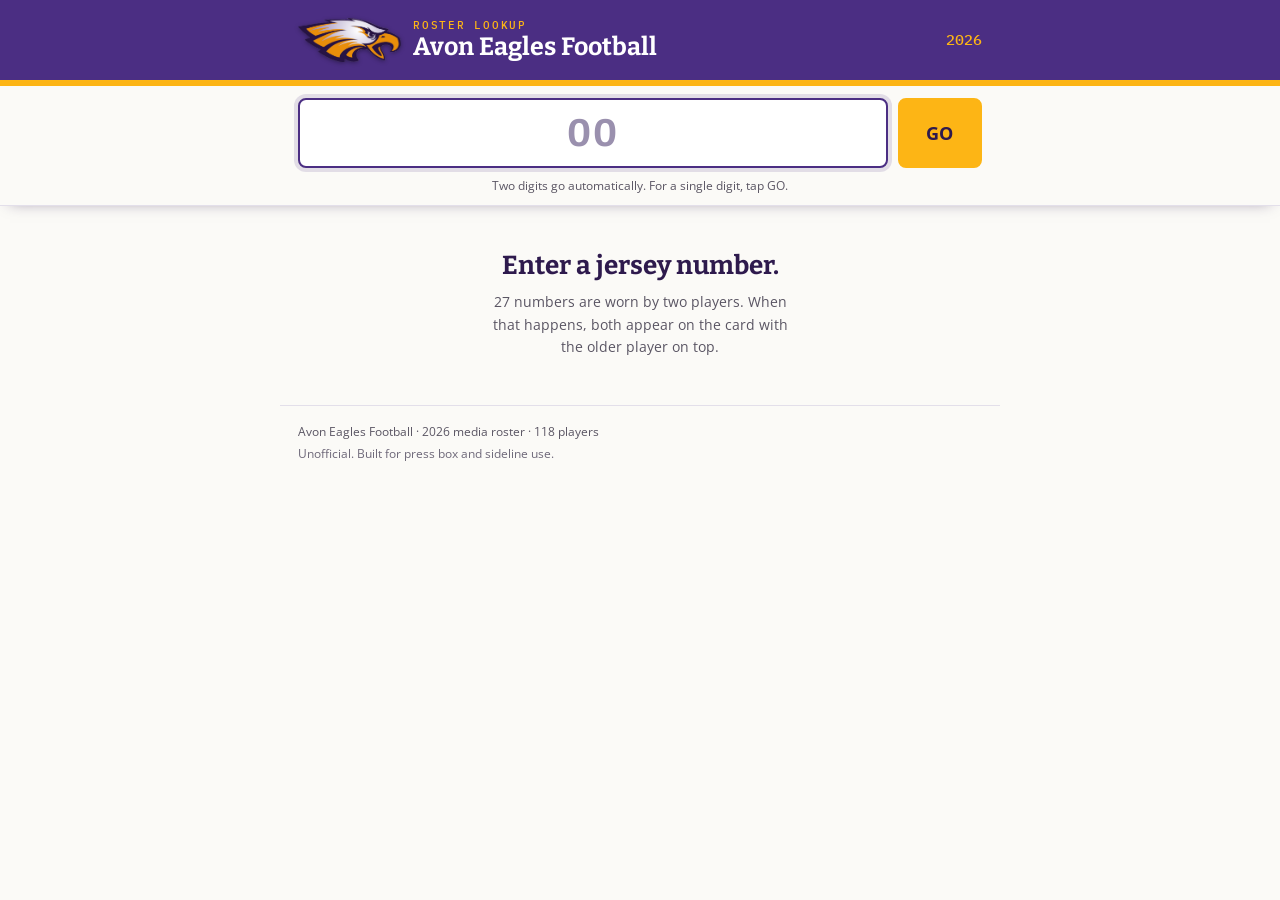
==== index.html @ 94ec94e0 "Avon Eagles football roster lookup Enter a jersey number, get the player. Shared numbers show both p" ====
<!DOCTYPE html>
<html lang="en">
<head>
<meta charset="utf-8">
<meta name="viewport" content="width=device-width, initial-scale=1, viewport-fit=cover">
<title>Avon Eagles Football 2026 — Roster Lookup</title>
<meta name="description" content="Enter a jersey number to look up an Avon Eagles football player.">
<meta name="theme-color" content="#4B2E83">

<link rel="manifest" href="manifest.webmanifest">
<link rel="icon" href="assets/icon-192.png" sizes="192x192">
<link rel="apple-touch-icon" href="assets/apple-touch-icon.png">
<meta name="apple-mobile-web-app-title" content="Eagles Roster">
<meta name="apple-mobile-web-app-capable" content="yes">

<link rel="preload" href="assets/fonts/bitter-700.woff2" as="font" type="font/woff2" crossorigin>
<link rel="preload" href="assets/fonts/opensans.woff2" as="font" type="font/woff2" crossorigin>
<link rel="stylesheet" href="assets/fonts/fonts.css">
<link rel="stylesheet" href="styles.css">
</head>
<body>

<header class="masthead">
  <div class="masthead__inner">
    <img class="masthead__mark" src="assets/eagle.png" alt="" width="480" height="205">
    <div class="masthead__text">
      <p class="masthead__eyebrow">Roster Lookup</p>
      <h1 class="masthead__title">Avon Eagles Football</h1>
    </div>
    <p class="masthead__season">2026</p>
  </div>
</header>

<div class="searchbar">
  <form class="searchbar__inner" id="lookup-form" autocomplete="off" novalidate>
    <label class="visually-hidden" for="number-input">Jersey number</label>
    <input
      class="searchbar__input"
      id="number-input"
      name="number"
      type="text"
      inputmode="numeric"
      pattern="[0-9]*"
      maxlength="2"
      placeholder="00"
      aria-describedby="searchbar-hint"
      enterkeyhint="go"
      autocomplete="off"
      autocorrect="off"
      spellcheck="false"
      disabled>
    <button class="searchbar__go" id="go-btn" type="submit" disabled>GO</button>
  </form>
  <p class="searchbar__hint" id="searchbar-hint">Two digits go automatically. For a single digit, tap GO.</p>
</div>

<main class="stack" id="results" aria-live="polite" aria-atomic="false">
  <section class="empty" id="empty-state">
    <p class="empty__lede">Enter a jersey number.</p>
    <p class="empty__note">27 numbers are worn by two players. When that happens, both appear on the card with the older player on top.</p>
  </section>
</main>

<div class="stack stack--actions">
  <button class="clear-btn" id="clear-btn" type="button" hidden>Clear lookups</button>
</div>

<footer class="site-footer">
  <p id="footer-count">Avon Eagles Football · 2026 media roster</p>
  <p class="site-footer__note">Unofficial. Built for press box and sideline use.</p>
</footer>

<template id="card-template">
  <article class="card">
    <div class="card__num"><span class="card__num-value"></span></div>
    <div class="card__body"></div>
  </article>
</template>

<template id="player-template">
  <div class="player">
    <h2 class="player__name"></h2>
    <p class="player__meta"></p>
    <ul class="player__pos"></ul>
  </div>
</template>

<script src="app.js"></script>
</body>
</html>
---- assets/fonts/fonts.css ----
/* Self-hosted latin subsets of the brand faces, so the page renders correctly
   with no network at all. Regenerate with tools/fetch_fonts.py. */

@font-face {
  font-family: 'Bitter';
  font-style: normal;
  font-weight: 700;
  font-display: swap;
  src: url('bitter-700.woff2') format('woff2');
}

/* Open Sans ships as a variable font, so one file covers 400 through 700. */
@font-face {
  font-family: 'Open Sans';
  font-style: normal;
  font-weight: 400 700;
  font-display: swap;
  src: url('opensans.woff2') format('woff2');
}

@font-face {
  font-family: 'IBM Plex Mono';
  font-style: normal;
  font-weight: 500;
  font-display: swap;
  src: url('plexmono-500.woff2') format('woff2');
}
---- styles.css ----
/* Avon Eagles Football — roster lookup
   Colors and type follow the Avon Local Schools draft brand guide. */

:root {
  --purple: #4B2E83;
  --purple-deep: #2E1A4D;
  --purple-light: #7B5EA7;
  --gold: #FDB515;
  --gold-deep: #C8890E;
  --ink: #1E1B24;
  --slate: #5A5563;
  --line: #E3DFEA;
  --paper: #FBFAF7;
  --white: #FFFFFF;

  --display: "Bitter", Georgia, "Times New Roman", serif;
  --sans: "Open Sans", system-ui, -apple-system, "Segoe UI", sans-serif;
  --mono: "IBM Plex Mono", ui-monospace, "SF Mono", Menlo, monospace;

  --gutter: 18px;
  --measure: 720px;
  --radius: 8px;
  --shadow: 0 1px 2px rgba(30, 27, 36, .06), 0 6px 20px rgba(46, 26, 77, .07);
}

* { box-sizing: border-box; }

/* A display value on a component would otherwise beat the hidden attribute. */
[hidden] { display: none !important; }

html { -webkit-text-size-adjust: 100%; }

body {
  margin: 0;
  background: var(--paper);
  color: var(--ink);
  font-family: var(--sans);
  font-size: 16px;
  line-height: 1.6;
  /* Room for the iPhone home indicator. */
  padding-bottom: env(safe-area-inset-bottom);
}

.visually-hidden {
  position: absolute;
  width: 1px; height: 1px;
  padding: 0; margin: -1px;
  overflow: hidden;
  clip: rect(0 0 0 0);
  white-space: nowrap;
  border: 0;
}

/* ---------- Masthead ---------- */

.masthead {
  background: var(--purple);
  /* The gold rule under a purple header is the district's signature device.
     It appears once, here, and nowhere else on the page. */
  border-bottom: 6px solid var(--gold);
  color: var(--white);
}

.masthead__inner {
  max-width: var(--measure);
  margin: 0 auto;
  padding: 14px var(--gutter);
  display: flex;
  align-items: center;
  gap: 12px;
}

.masthead__mark {
  height: 34px;
  width: auto;
  flex: none;
  /* Lifts the mark off the purple field without recoloring it. */
  filter: drop-shadow(0 1px 2px rgba(0, 0, 0, .35));
}

.masthead__text { min-width: 0; }

.masthead__eyebrow {
  font-family: var(--mono);
  font-size: 10px;
  font-weight: 500;
  letter-spacing: .16em;
  text-transform: uppercase;
  color: var(--gold);
  margin: 0 0 1px;
  line-height: 1.2;
}

.masthead__title {
  font-family: var(--display);
  font-weight: 700;
  font-size: 19px;
  line-height: 1.15;
  margin: 0;
  white-space: nowrap;
  overflow: hidden;
  text-overflow: ellipsis;
}

.masthead__season {
  font-family: var(--mono);
  font-size: 13px;
  font-weight: 500;
  color: var(--gold);
  margin: 0 0 0 auto;
  padding-left: 8px;
  flex: none;
}

/* ---------- Search bar ---------- */

.searchbar {
  position: sticky;
  top: 0;
  z-index: 10;
  background: var(--paper);
  border-bottom: 1px solid var(--line);
  /* Keeps cards from showing through as they scroll under it. */
  box-shadow: 0 6px 14px -10px rgba(46, 26, 77, .5);
}

.searchbar__inner {
  max-width: var(--measure);
  margin: 0 auto;
  padding: 12px var(--gutter) 8px;
  display: flex;
  gap: 10px;
}

.searchbar__input {
  flex: 1;
  min-width: 0;
  font-family: var(--display);
  font-weight: 700;
  font-size: 34px;
  line-height: 1;
  text-align: center;
  letter-spacing: .04em;
  color: var(--purple-deep);
  background: var(--white);
  border: 2px solid var(--line);
  border-radius: var(--radius);
  padding: 10px 12px;
  /* iOS zooms the page on focus for anything under 16px. This is well over. */
  -webkit-appearance: none;
  appearance: none;
}

.searchbar__input::placeholder {
  /* 3:1 on white, which clears AA at this size (34px bold counts as large
     text). The real instruction is the hint below, not the placeholder. */
  color: #9A90AE;
}

.searchbar__input:focus {
  outline: none;
  border-color: var(--purple);
  box-shadow: 0 0 0 4px rgba(75, 46, 131, .14);
}

.searchbar__go {
  flex: none;
  font-family: var(--sans);
  font-weight: 700;
  font-size: 18px;
  letter-spacing: .04em;
  /* Deep purple on gold, at 18px bold — the smallest size the guide allows. */
  color: var(--purple-deep);
  background: var(--gold);
  border: 2px solid var(--gold);
  border-radius: var(--radius);
  padding: 0 26px;
  cursor: pointer;
  -webkit-appearance: none;
  appearance: none;
}

.searchbar__go:active { background: var(--gold-deep); border-color: var(--gold-deep); }

.searchbar__go:focus-visible {
  outline: 3px solid var(--purple);
  outline-offset: 2px;
}

.searchbar__hint {
  max-width: var(--measure);
  margin: 0 auto;
  padding: 0 var(--gutter) 10px;
  font-size: 12px;
  color: var(--slate);
  text-align: center;
}

/* ---------- Layout ---------- */

.stack {
  max-width: var(--measure);
  margin: 0 auto;
  padding: 0 var(--gutter);
}

.stack--actions { padding-top: 4px; }

/* ---------- Empty state ---------- */

.empty {
  padding: 44px 4px 8px;
  text-align: center;
}

.empty__lede {
  font-family: var(--display);
  font-weight: 700;
  font-size: 26px;
  line-height: 1.2;
  color: var(--purple-deep);
  margin: 0 0 10px;
}

.empty__note {
  font-size: 14px;
  color: var(--slate);
  margin: 0 auto;
  max-width: 40ch;
}

/* ---------- Cards ---------- */

.card {
  display: grid;
  grid-template-columns: 76px 1fr;
  background: var(--white);
  border: 1px solid var(--line);
  border-radius: var(--radius);
  box-shadow: var(--shadow);
  overflow: hidden;
  margin: 18px 0;
}

.card__num {
  background: var(--purple);
  color: var(--gold);
  font-family: var(--display);
  font-weight: 700;
  line-height: 1;
  font-size: 30px;
  display: flex;
  align-items: flex-start;
  justify-content: center;
  padding: 16px 6px;
}

.card__body { padding: 4px 0; min-width: 0; }

.player {
  padding: 12px 16px;
}

/* Second player on a shared number sits under a hairline, same visual weight. */
.player + .player {
  border-top: 1px solid var(--line);
}

.player__name {
  font-family: var(--display);
  font-weight: 700;
  font-size: 20px;
  line-height: 1.15;
  margin: 0 0 4px;
  color: var(--ink);
  overflow-wrap: break-word;
}

.player__meta {
  font-family: var(--mono);
  font-weight: 500;
  font-size: 12px;
  letter-spacing: .02em;
  color: var(--slate);
  margin: 0;
  display: flex;
  flex-wrap: wrap;
  gap: 4px 8px;
}

.player__meta span::after {
  content: "·";
  padding-left: 8px;
  color: var(--line);
}

.player__meta span:last-child::after { content: none; }

.player__pos {
  list-style: none;
  margin: 8px 0 0;
  padding: 0;
  display: flex;
  flex-wrap: wrap;
  gap: 6px;
}

.player__pos li {
  font-size: 11px;
  font-weight: 700;
  letter-spacing: .08em;
  text-transform: uppercase;
  color: var(--purple-deep);
  background: #F1EEF6;
  border: 1px solid var(--line);
  border-radius: 3px;
  padding: 2px 8px;
}

.player__pos:empty { display: none; }

/* ---------- The newest card, played big ---------- */

.card--latest {
  grid-template-columns: 96px 1fr;
  border-color: #D5CBE6;
  box-shadow: 0 2px 4px rgba(30, 27, 36, .06), 0 14px 34px rgba(46, 26, 77, .13);
  margin-top: 20px;
}

.card--latest .card__num {
  font-size: 46px;
  padding: 20px 6px;
}

.card--latest .player { padding: 18px 20px; }

.card--latest .player__name {
  font-size: clamp(30px, 8.4vw, 44px);
  letter-spacing: -.015em;
  margin-bottom: 8px;
}

.card--latest .player__meta { font-size: 13px; }

/* Two players share the card, so neither name can run at full hero size. */
.card--latest .card__body--pair .player__name {
  font-size: clamp(24px, 6.4vw, 32px);
}

.card--latest .player__pos li { font-size: 12px; padding: 3px 9px; }

/* ---------- Missing number ---------- */

.card--missing .card__num {
  background: var(--slate);
  color: var(--white);
}

.card--missing .player__name {
  color: var(--slate);
  font-family: var(--sans);
  font-weight: 600;
}

/* ---------- Entrance ---------- */

@keyframes card-in {
  from { opacity: 0; transform: translateY(-10px); }
  to   { opacity: 1; transform: none; }
}

.card--entering { animation: card-in .22s ease-out both; }

@media (prefers-reduced-motion: reduce) {
  .card--entering { animation: none; }
  html { scroll-behavior: auto; }
}

/* ---------- Clear ---------- */

.clear-btn {
  display: block;
  width: 100%;
  font-family: var(--sans);
  font-size: 14px;
  font-weight: 600;
  color: var(--purple);
  background: transparent;
  border: 2px solid var(--purple);
  border-radius: 4px;
  padding: 10px 18px;
  margin: 6px 0 0;
  cursor: pointer;
}

.clear-btn:active { background: #F1EEF6; }

/* ---------- Footer ---------- */

.site-footer {
  max-width: var(--measure);
  margin: 34px auto 0;
  padding: 16px var(--gutter) 34px;
  border-top: 1px solid var(--line);
  font-size: 12px;
  color: var(--slate);
}

.site-footer p { margin: 0 0 3px; }
/* Still recedes from the line above it, but clears AA at 12px (5.2:1). */
.site-footer__note { color: #6E6879; }

/* ---------- Wider screens ---------- */

@media (min-width: 600px) {
  .masthead__inner { padding: 18px var(--gutter); }
  .masthead__mark { height: 44px; }
  .masthead__title { font-size: 25px; }
  .masthead__eyebrow { font-size: 11px; }
  .masthead__season { font-size: 15px; }
  .searchbar__input { font-size: 38px; }
  .card { grid-template-columns: 92px 1fr; }
  .card--latest { grid-template-columns: 116px 1fr; }
  .card--latest .card__num { font-size: 58px; }
}
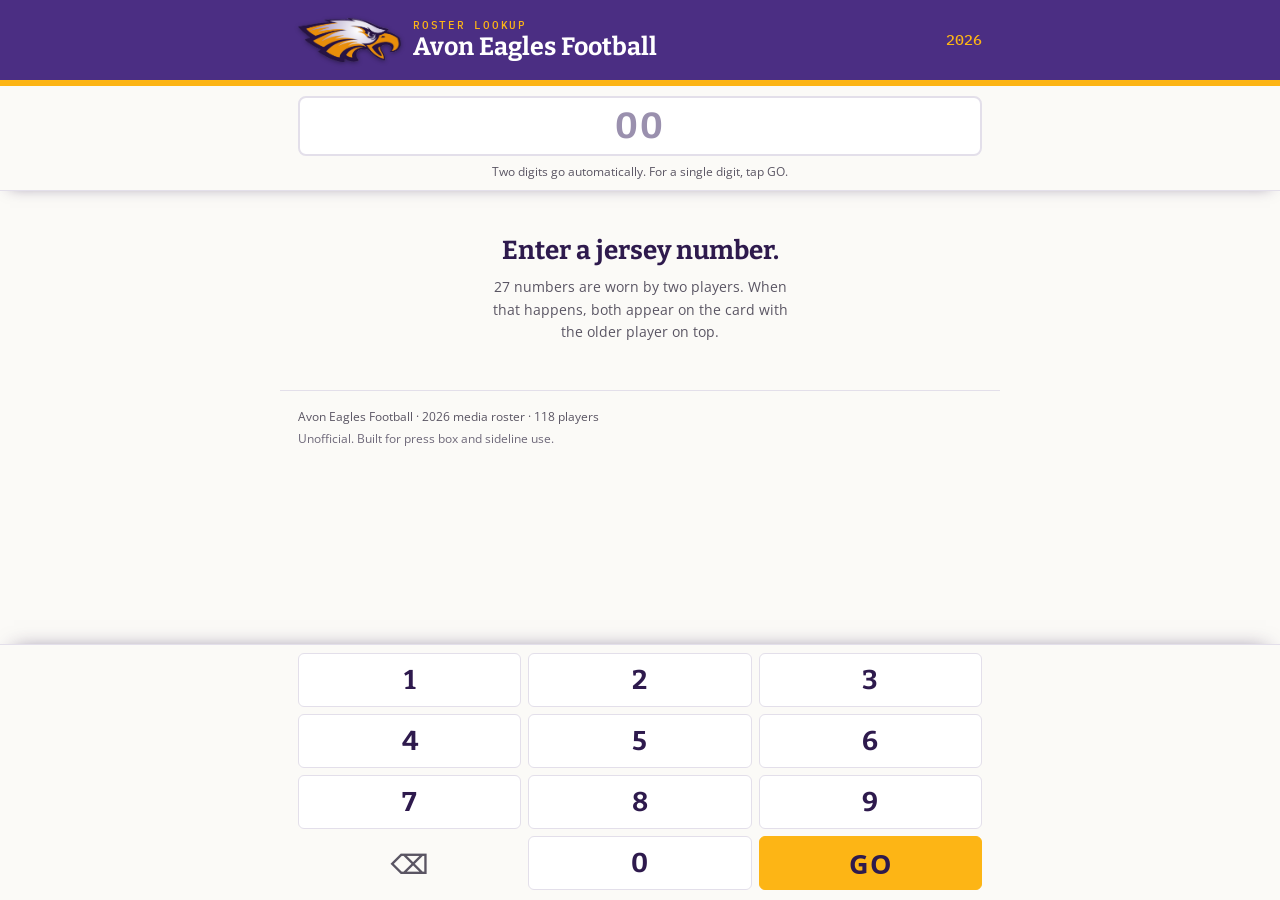
==== commit cc5cc1d8: "Replace the text input with an in-page number pad iOS shows an AutoFill accessory bar above the syst" ====
--- a/index.html
+++ b/index.html
@@ -31,27 +31,15 @@
   </div>
 </header>
 
-<div class="searchbar">
-  <form class="searchbar__inner" id="lookup-form" autocomplete="off" novalidate>
-    <label class="visually-hidden" for="number-input">Jersey number</label>
-    <input
-      class="searchbar__input"
-      id="number-input"
-      name="number"
-      type="text"
-      inputmode="numeric"
-      pattern="[0-9]*"
-      maxlength="2"
-      placeholder="00"
-      aria-describedby="searchbar-hint"
-      enterkeyhint="go"
-      autocomplete="off"
-      autocorrect="off"
-      spellcheck="false"
-      disabled>
-    <button class="searchbar__go" id="go-btn" type="submit" disabled>GO</button>
-  </form>
-  <p class="searchbar__hint" id="searchbar-hint">Two digits go automatically. For a single digit, tap GO.</p>
+<div class="entry">
+  <div class="entry__inner">
+    <!-- Deliberately not an <input>. A focusable field would open the iOS
+         keyboard and its AutoFill bar over the results. -->
+    <p class="entry__display entry__display--empty" id="entry-display">
+      <span class="visually-hidden">Jersey number </span><span id="entry-value">00</span>
+    </p>
+  </div>
+  <p class="entry__hint">Two digits go automatically. For a single digit, tap GO.</p>
 </div>
 
 <main class="stack" id="results" aria-live="polite" aria-atomic="false">
@@ -69,6 +57,23 @@
   <p id="footer-count">Avon Eagles Football · 2026 media roster</p>
   <p class="site-footer__note">Unofficial. Built for press box and sideline use.</p>
 </footer>
+
+<nav class="keypad" id="keypad" aria-label="Number pad">
+  <div class="keypad__inner">
+    <button class="key" type="button" data-digit="1" disabled>1</button>
+    <button class="key" type="button" data-digit="2" disabled>2</button>
+    <button class="key" type="button" data-digit="3" disabled>3</button>
+    <button class="key" type="button" data-digit="4" disabled>4</button>
+    <button class="key" type="button" data-digit="5" disabled>5</button>
+    <button class="key" type="button" data-digit="6" disabled>6</button>
+    <button class="key" type="button" data-digit="7" disabled>7</button>
+    <button class="key" type="button" data-digit="8" disabled>8</button>
+    <button class="key" type="button" data-digit="9" disabled>9</button>
+    <button class="key key--back" type="button" data-action="back" aria-label="Delete last digit" disabled>&#9003;</button>
+    <button class="key" type="button" data-digit="0" disabled>0</button>
+    <button class="key key--go" type="button" data-action="go" disabled>GO</button>
+  </div>
+</nav>
 
 <template id="card-template">
   <article class="card">
--- a/styles.css
+++ b/styles.css
@@ -37,8 +37,9 @@
   font-family: var(--sans);
   font-size: 16px;
   line-height: 1.6;
-  /* Room for the iPhone home indicator. */
-  padding-bottom: env(safe-area-inset-bottom);
+  /* The keypad is fixed, so the page reserves its height to keep the last
+     card and the footer reachable. app.js measures it into --keypad-h. */
+  padding-bottom: calc(var(--keypad-h, 250px) + 16px);
 }
 
 .visually-hidden {
@@ -112,9 +113,9 @@
   flex: none;
 }
 
-/* ---------- Search bar ---------- */
-
-.searchbar {
+/* ---------- Entry display ---------- */
+
+.entry {
   position: sticky;
   top: 0;
   z-index: 10;
@@ -124,77 +125,113 @@
   box-shadow: 0 6px 14px -10px rgba(46, 26, 77, .5);
 }
 
-.searchbar__inner {
-  max-width: var(--measure);
-  margin: 0 auto;
-  padding: 12px var(--gutter) 8px;
-  display: flex;
-  gap: 10px;
-}
-
-.searchbar__input {
-  flex: 1;
-  min-width: 0;
-  font-family: var(--display);
-  font-weight: 700;
-  font-size: 34px;
+.entry__inner {
+  max-width: var(--measure);
+  margin: 0 auto;
+  padding: 10px var(--gutter) 6px;
+}
+
+.entry__display {
+  font-family: var(--display);
+  font-weight: 700;
+  font-size: 32px;
   line-height: 1;
   text-align: center;
-  letter-spacing: .04em;
+  letter-spacing: .06em;
   color: var(--purple-deep);
   background: var(--white);
   border: 2px solid var(--line);
   border-radius: var(--radius);
   padding: 10px 12px;
-  /* iOS zooms the page on focus for anything under 16px. This is well over. */
+  margin: 0;
+}
+
+/* Standing in for a placeholder. 3:1 on white, which clears AA at this size. */
+.entry__display--empty { color: #9A90AE; }
+
+.entry__hint {
+  max-width: var(--measure);
+  margin: 0 auto;
+  padding: 0 var(--gutter) 9px;
+  font-size: 12px;
+  color: var(--slate);
+  text-align: center;
+}
+
+/* ---------- Keypad ---------- */
+
+.keypad {
+  position: fixed;
+  left: 0;
+  right: 0;
+  bottom: 0;
+  z-index: 20;
+  background: var(--paper);
+  border-top: 1px solid var(--line);
+  box-shadow: 0 -8px 20px -14px rgba(46, 26, 77, .6);
+  padding-bottom: env(safe-area-inset-bottom);
+}
+
+.keypad__inner {
+  max-width: var(--measure);
+  margin: 0 auto;
+  padding: 8px var(--gutter) 10px;
+  display: grid;
+  grid-template-columns: repeat(3, 1fr);
+  gap: 7px;
+}
+
+.key {
+  font-family: var(--display);
+  font-weight: 700;
+  font-size: 25px;
+  line-height: 1;
+  color: var(--purple-deep);
+  background: var(--white);
+  border: 1px solid var(--line);
+  border-radius: 6px;
+  /* Comfortably past the 44px minimum touch target, for cold hands. */
+  min-height: 50px;
+  cursor: pointer;
   -webkit-appearance: none;
   appearance: none;
-}
-
-.searchbar__input::placeholder {
-  /* 3:1 on white, which clears AA at this size (34px bold counts as large
-     text). The real instruction is the hint below, not the placeholder. */
-  color: #9A90AE;
-}
-
-.searchbar__input:focus {
-  outline: none;
-  border-color: var(--purple);
-  box-shadow: 0 0 0 4px rgba(75, 46, 131, .14);
-}
-
-.searchbar__go {
-  flex: none;
+  -webkit-tap-highlight-color: transparent;
+  /* Stops iOS selecting the digit on a fast double tap. */
+  -webkit-user-select: none;
+  user-select: none;
+  touch-action: manipulation;
+}
+
+.key:active { background: #EDE9F3; }
+
+.key:focus-visible {
+  outline: 3px solid var(--purple);
+  outline-offset: 2px;
+}
+
+.key[disabled] { opacity: .4; cursor: default; }
+
+.key--back {
   font-family: var(--sans);
-  font-weight: 700;
+  font-size: 20px;
+  color: var(--slate);
+  background: transparent;
+  border-color: transparent;
+}
+
+.key--back:active { background: #EDE9F3; }
+
+.key--go {
+  font-family: var(--sans);
   font-size: 18px;
   letter-spacing: .04em;
   /* Deep purple on gold, at 18px bold — the smallest size the guide allows. */
   color: var(--purple-deep);
   background: var(--gold);
-  border: 2px solid var(--gold);
-  border-radius: var(--radius);
-  padding: 0 26px;
-  cursor: pointer;
-  -webkit-appearance: none;
-  appearance: none;
-}
-
-.searchbar__go:active { background: var(--gold-deep); border-color: var(--gold-deep); }
-
-.searchbar__go:focus-visible {
-  outline: 3px solid var(--purple);
-  outline-offset: 2px;
-}
-
-.searchbar__hint {
-  max-width: var(--measure);
-  margin: 0 auto;
-  padding: 0 var(--gutter) 10px;
-  font-size: 12px;
-  color: var(--slate);
-  text-align: center;
-}
+  border-color: var(--gold);
+}
+
+.key--go:active { background: var(--gold-deep); border-color: var(--gold-deep); }
 
 /* ---------- Layout ---------- */
 
@@ -372,8 +409,22 @@
 
 .card--entering { animation: card-in .22s ease-out both; }
 
+/* A mistyped number shouldn't leave litter behind, so the "no player" card
+   fades and then collapses so the cards below rise without a jump. */
+@keyframes card-out {
+  0%   { opacity: 1; max-height: 320px; }
+  55%  { opacity: 0; max-height: 320px; }
+  100% { opacity: 0; max-height: 0; margin-top: 0; margin-bottom: 0; }
+}
+
+.card--dismissing {
+  animation: card-out .5s ease-in forwards;
+  pointer-events: none;
+}
+
 @media (prefers-reduced-motion: reduce) {
   .card--entering { animation: none; }
+  .card--dismissing { animation: none; opacity: 0; }
   html { scroll-behavior: auto; }
 }
 
@@ -401,7 +452,7 @@
 .site-footer {
   max-width: var(--measure);
   margin: 34px auto 0;
-  padding: 16px var(--gutter) 34px;
+  padding: 16px var(--gutter) 8px;
   border-top: 1px solid var(--line);
   font-size: 12px;
   color: var(--slate);
@@ -419,7 +470,8 @@
   .masthead__title { font-size: 25px; }
   .masthead__eyebrow { font-size: 11px; }
   .masthead__season { font-size: 15px; }
-  .searchbar__input { font-size: 38px; }
+  .entry__display { font-size: 36px; }
+  .key { font-size: 27px; min-height: 54px; }
   .card { grid-template-columns: 92px 1fr; }
   .card--latest { grid-template-columns: 116px 1fr; }
   .card--latest .card__num { font-size: 58px; }
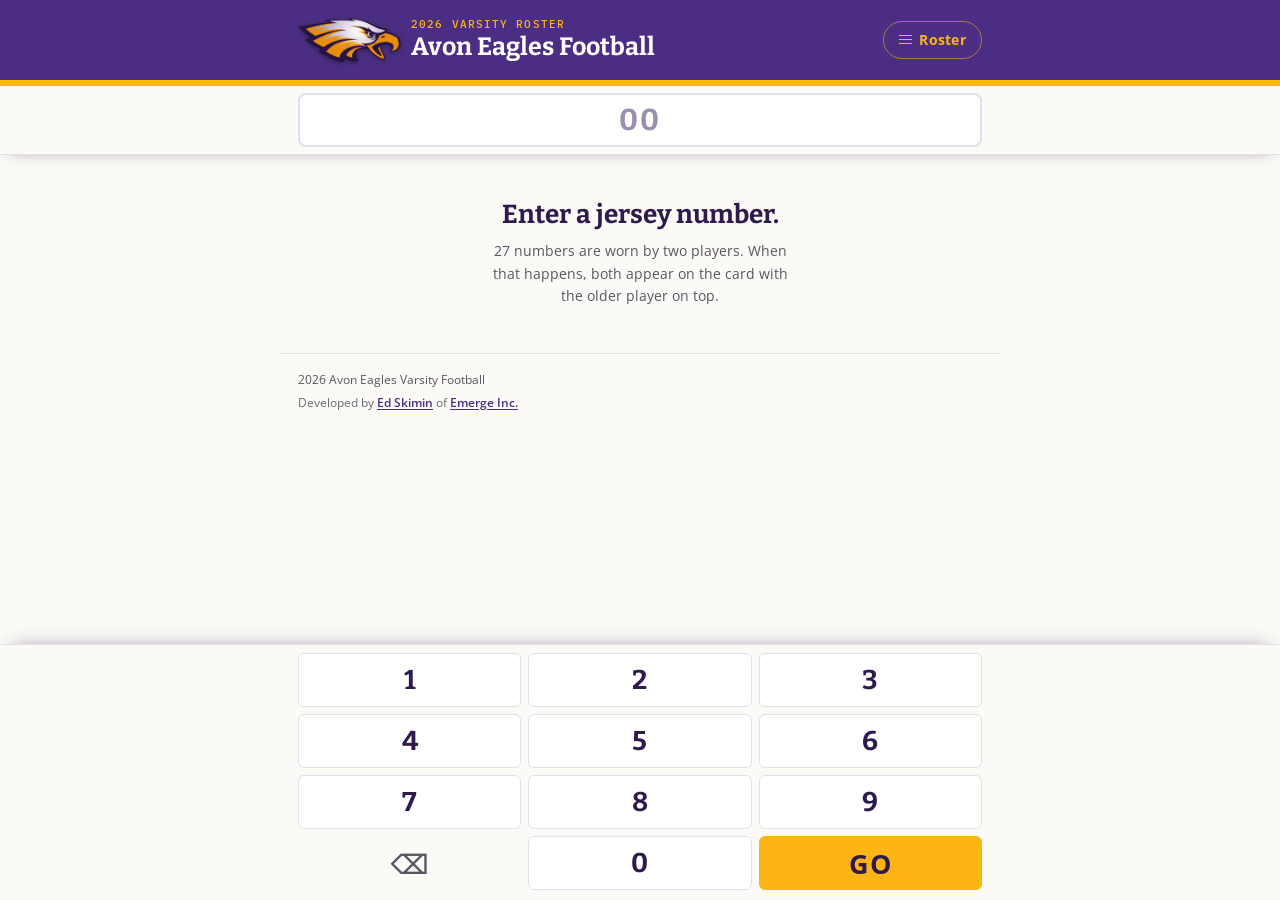
==== commit b3aa9c0f: "Add a full roster page and trim the header New roster.html lists every player in jersey number order" ====
--- a/index.html
+++ b/index.html
@@ -18,16 +18,18 @@
 <link rel="stylesheet" href="assets/fonts/fonts.css">
 <link rel="stylesheet" href="styles.css">
 </head>
-<body>
+<body class="has-keypad">
 
 <header class="masthead">
   <div class="masthead__inner">
     <img class="masthead__mark" src="assets/eagle.png" alt="" width="480" height="205">
     <div class="masthead__text">
-      <p class="masthead__eyebrow">Roster Lookup</p>
+      <p class="masthead__eyebrow">2026 Varsity Roster</p>
       <h1 class="masthead__title">Avon Eagles Football</h1>
     </div>
-    <p class="masthead__season">2026</p>
+    <a class="masthead__nav" href="roster.html">
+      <span class="masthead__nav-icon" aria-hidden="true"></span>Roster
+    </a>
   </div>
 </header>
 
@@ -39,7 +41,6 @@
       <span class="visually-hidden">Jersey number </span><span id="entry-value">00</span>
     </p>
   </div>
-  <p class="entry__hint">Two digits go automatically. For a single digit, tap GO.</p>
 </div>
 
 <main class="stack" id="results" aria-live="polite" aria-atomic="false">
@@ -54,8 +55,11 @@
 </div>
 
 <footer class="site-footer">
-  <p id="footer-count">Avon Eagles Football · 2026 media roster</p>
-  <p class="site-footer__note">Unofficial. Built for press box and sideline use.</p>
+  <p>2026 Avon Eagles Varsity Football</p>
+  <p class="site-footer__note">Developed by
+    <a href="https://www.linkedin.com/in/edskimin" target="_blank" rel="noopener">Ed Skimin</a> of
+    <a href="https://www.emergeinc.com" target="_blank" rel="noopener">Emerge Inc.</a>
+  </p>
 </footer>
 
 <nav class="keypad" id="keypad" aria-label="Number pad">
--- a/styles.css
+++ b/styles.css
@@ -37,8 +37,13 @@
   font-family: var(--sans);
   font-size: 16px;
   line-height: 1.6;
-  /* The keypad is fixed, so the page reserves its height to keep the last
-     card and the footer reachable. app.js measures it into --keypad-h. */
+  padding-bottom: 24px;
+}
+
+/* The keypad is fixed, so the lookup page reserves its height to keep the last
+   card and the footer reachable. app.js measures it into --keypad-h. The
+   roster page has no keypad and keeps the plain padding above. */
+body.has-keypad {
   padding-bottom: calc(var(--keypad-h, 250px) + 16px);
 }
 
@@ -65,14 +70,14 @@
 .masthead__inner {
   max-width: var(--measure);
   margin: 0 auto;
-  padding: 14px var(--gutter);
+  padding: 11px var(--gutter);
   display: flex;
   align-items: center;
-  gap: 12px;
+  gap: 10px;
 }
 
 .masthead__mark {
-  height: 34px;
+  height: 30px;
   width: auto;
   flex: none;
   /* Lifts the mark off the purple field without recoloring it. */
@@ -83,19 +88,20 @@
 
 .masthead__eyebrow {
   font-family: var(--mono);
-  font-size: 10px;
+  font-size: 9px;
   font-weight: 500;
-  letter-spacing: .16em;
+  letter-spacing: .1em;
   text-transform: uppercase;
   color: var(--gold);
-  margin: 0 0 1px;
+  margin: 0 0 2px;
   line-height: 1.2;
+  white-space: nowrap;
 }
 
 .masthead__title {
   font-family: var(--display);
   font-weight: 700;
-  font-size: 19px;
+  font-size: 16px;
   line-height: 1.15;
   margin: 0;
   white-space: nowrap;
@@ -103,14 +109,51 @@
   text-overflow: ellipsis;
 }
 
-.masthead__season {
-  font-family: var(--mono);
-  font-size: 13px;
-  font-weight: 500;
+/* Reads as a control rather than a label: bordered pill plus a stacked-lines
+   glyph, so it is obvious the corner of the header is tappable. */
+.masthead__nav {
+  display: inline-flex;
+  align-items: center;
+  gap: 7px;
+  flex: none;
+  margin-left: auto;
+  font-family: var(--sans);
+  font-size: 12px;
+  font-weight: 700;
+  letter-spacing: .02em;
   color: var(--gold);
-  margin: 0 0 0 auto;
-  padding-left: 8px;
+  text-decoration: none;
+  border: 1.5px solid rgba(253, 181, 21, .55);
+  border-radius: 999px;
+  padding: 6px 11px;
+  white-space: nowrap;
+  -webkit-tap-highlight-color: transparent;
+}
+
+.masthead__nav:active { background: rgba(253, 181, 21, .16); }
+
+.masthead__nav:focus-visible {
+  outline: 3px solid var(--gold);
+  outline-offset: 2px;
+}
+
+.masthead__nav-icon {
+  width: 13px;
+  height: 9px;
   flex: none;
+  border-top: 1.5px solid currentColor;
+  border-bottom: 1.5px solid currentColor;
+  position: relative;
+}
+
+.masthead__nav-icon::after {
+  content: "";
+  position: absolute;
+  left: 0;
+  right: 0;
+  top: 50%;
+  margin-top: -.75px;
+  border-top: 1.5px solid currentColor;
 }
 
 /* ---------- Entry display ---------- */
@@ -128,13 +171,13 @@
 .entry__inner {
   max-width: var(--measure);
   margin: 0 auto;
-  padding: 10px var(--gutter) 6px;
+  padding: 7px var(--gutter);
 }
 
 .entry__display {
   font-family: var(--display);
   font-weight: 700;
-  font-size: 32px;
+  font-size: 26px;
   line-height: 1;
   text-align: center;
   letter-spacing: .06em;
@@ -142,21 +185,13 @@
   background: var(--white);
   border: 2px solid var(--line);
   border-radius: var(--radius);
+  /* Sized so the box lands at roughly the masthead's height. */
   padding: 10px 12px;
   margin: 0;
 }
 
 /* Standing in for a placeholder. 3:1 on white, which clears AA at this size. */
 .entry__display--empty { color: #9A90AE; }
-
-.entry__hint {
-  max-width: var(--measure);
-  margin: 0 auto;
-  padding: 0 var(--gutter) 9px;
-  font-size: 12px;
-  color: var(--slate);
-  text-align: center;
-}
 
 /* ---------- Keypad ---------- */
 
@@ -387,6 +422,54 @@
 
 .card--latest .player__pos li { font-size: 12px; padding: 3px 9px; }
 
+/* ---------- Roster page ---------- */
+
+.stack--roster { padding-top: 18px; }
+
+/* Tighter than the lookup cards: this is a list to scan, not a hero. */
+.card--row { margin: 10px 0; }
+
+.player--row { padding: 10px 14px; }
+
+.player__head {
+  display: flex;
+  align-items: baseline;
+  gap: 10px;
+}
+
+.player--row .player__name {
+  font-size: 17px;
+  margin: 0;
+  min-width: 0;
+}
+
+/* Positions ride the name's line and hug the right edge, which is what keeps
+   each player to two lines instead of three. */
+.player__pos-inline {
+  margin: 0 0 0 auto;
+  flex: none;
+  font-family: var(--sans);
+  font-size: 11px;
+  font-weight: 700;
+  letter-spacing: .07em;
+  text-transform: uppercase;
+  color: var(--purple);
+  white-space: nowrap;
+}
+
+.player__pos-inline:empty { display: none; }
+
+.player--row .player__meta { margin-top: 2px; }
+
+.roster-status {
+  font-family: var(--mono);
+  font-size: 12px;
+  color: var(--slate);
+  text-align: center;
+  padding: 14px 0 4px;
+  margin: 0;
+}
+
 /* ---------- Missing number ---------- */
 
 .card--missing .card__num {
@@ -462,6 +545,15 @@
 /* Still recedes from the line above it, but clears AA at 12px (5.2:1). */
 .site-footer__note { color: #6E6879; }
 
+.site-footer a {
+  color: var(--purple);
+  font-weight: 600;
+  text-decoration: underline;
+  text-underline-offset: 2px;
+}
+
+.site-footer a:active { color: var(--purple-light); }
+
 /* ---------- Wider screens ---------- */
 
 @media (min-width: 600px) {
@@ -469,8 +561,9 @@
   .masthead__mark { height: 44px; }
   .masthead__title { font-size: 25px; }
   .masthead__eyebrow { font-size: 11px; }
-  .masthead__season { font-size: 15px; }
-  .entry__display { font-size: 36px; }
+  .masthead__nav { font-size: 14px; padding: 7px 15px; }
+  .entry__display { font-size: 30px; }
+  .player--row .player__name { font-size: 18px; }
   .key { font-size: 27px; min-height: 54px; }
   .card { grid-template-columns: 92px 1fr; }
   .card--latest { grid-template-columns: 116px 1fr; }
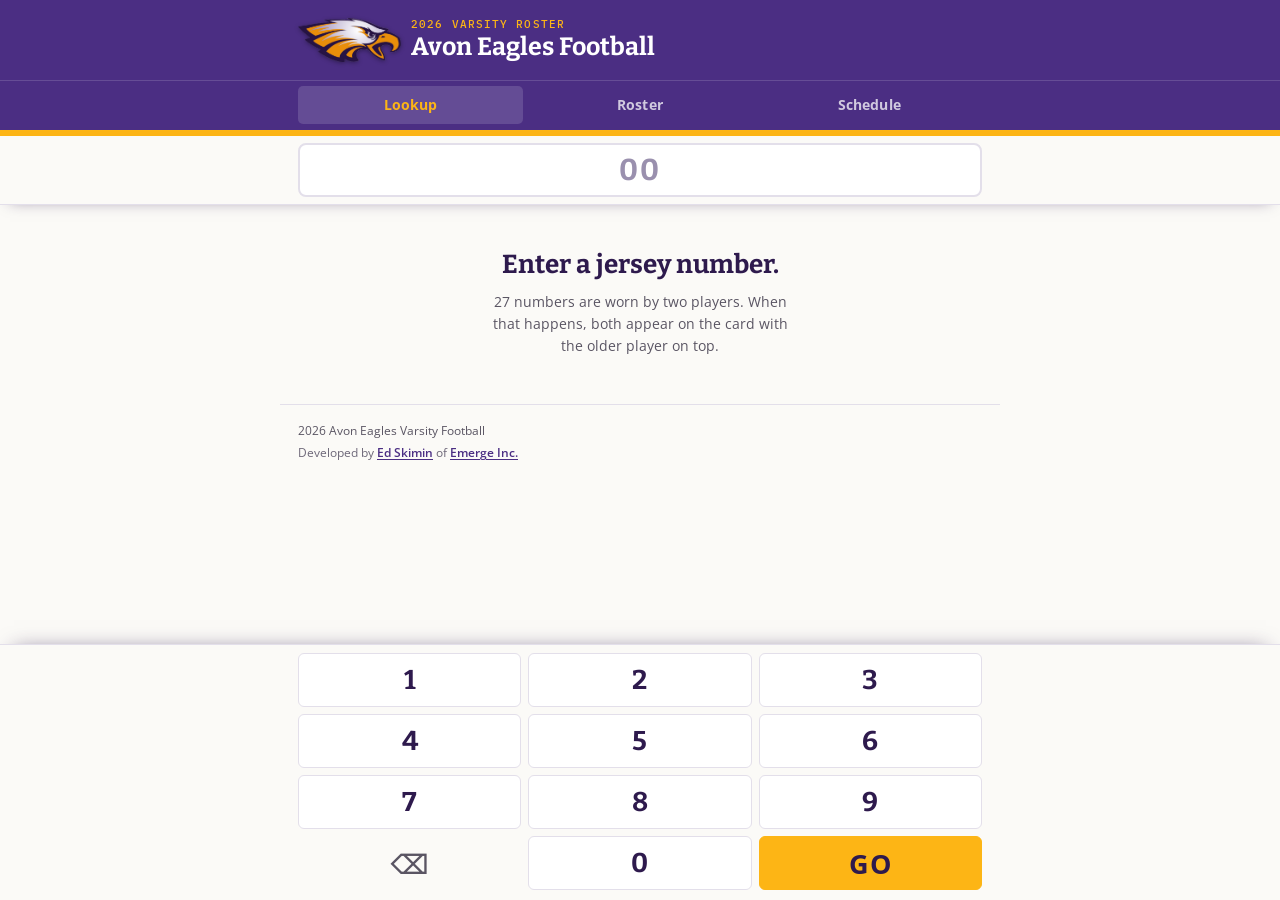
==== commit 46499e6e: "Add the 2026 schedule page Ten games from the schedule provided. The next upcoming game is picked ou" ====
--- a/index.html
+++ b/index.html
@@ -27,10 +27,14 @@
       <p class="masthead__eyebrow">2026 Varsity Roster</p>
       <h1 class="masthead__title">Avon Eagles Football</h1>
     </div>
-    <a class="masthead__nav" href="roster.html">
-      <span class="masthead__nav-icon" aria-hidden="true"></span>Roster
-    </a>
   </div>
+  <nav class="tabs" aria-label="Primary">
+    <div class="tabs__inner">
+      <a class="tab tab--active" href="index.html" aria-current="page">Lookup</a>
+      <a class="tab" href="roster.html">Roster</a>
+      <a class="tab" href="schedule.html">Schedule</a>
+    </div>
+  </nav>
 </header>
 
 <div class="entry">
--- a/styles.css
+++ b/styles.css
@@ -77,7 +77,7 @@
 }
 
 .masthead__mark {
-  height: 30px;
+  height: 32px;
   width: auto;
   flex: none;
   /* Lifts the mark off the purple field without recoloring it. */
@@ -101,7 +101,7 @@
 .masthead__title {
   font-family: var(--display);
   font-weight: 700;
-  font-size: 16px;
+  font-size: 18px;
   line-height: 1.15;
   margin: 0;
   white-space: nowrap;
@@ -109,51 +109,45 @@
   text-overflow: ellipsis;
 }
 
-/* Reads as a control rather than a label: bordered pill plus a stacked-lines
-   glyph, so it is obvious the corner of the header is tappable. */
-.masthead__nav {
-  display: inline-flex;
-  align-items: center;
-  gap: 7px;
-  flex: none;
-  margin-left: auto;
-  font-family: var(--sans);
-  font-size: 12px;
-  font-weight: 700;
-  letter-spacing: .02em;
-  color: var(--gold);
+/* ---------- Primary tabs ---------- */
+
+.tabs { border-top: 1px solid rgba(255, 255, 255, .15); }
+
+.tabs__inner {
+  max-width: var(--measure);
+  margin: 0 auto;
+  padding: 5px var(--gutter) 6px;
+  display: flex;
+  gap: 4px;
+}
+
+.tab {
+  flex: 1;
+  text-align: center;
+  font-family: var(--sans);
+  font-size: 13px;
+  font-weight: 700;
+  letter-spacing: .01em;
+  color: rgba(255, 255, 255, .74);
   text-decoration: none;
-  border: 1.5px solid rgba(253, 181, 21, .55);
-  border-radius: 999px;
-  padding: 6px 11px;
+  padding: 7px 4px;
+  border-radius: 5px;
   white-space: nowrap;
   -webkit-tap-highlight-color: transparent;
 }
 
-.masthead__nav:active { background: rgba(253, 181, 21, .16); }
-
-.masthead__nav:focus-visible {
+.tab:active { background: rgba(255, 255, 255, .1); }
+
+/* Gold on a lifted panel rather than an underline, so the header's single
+   gold rule stays the page's one gold rule. */
+.tab--active {
+  color: var(--gold);
+  background: rgba(255, 255, 255, .14);
+}
+
+.tab:focus-visible {
   outline: 3px solid var(--gold);
-  outline-offset: 2px;
-}
-
-.masthead__nav-icon {
-  width: 13px;
-  height: 9px;
-  flex: none;
-  border-top: 1.5px solid currentColor;
-  border-bottom: 1.5px solid currentColor;
-  position: relative;
-}
-
-.masthead__nav-icon::after {
-  content: "";
-  position: absolute;
-  left: 0;
-  right: 0;
-  top: 50%;
-  margin-top: -.75px;
-  border-top: 1.5px solid currentColor;
+  outline-offset: -1px;
 }
 
 /* ---------- Entry display ---------- */
@@ -422,9 +416,187 @@
 
 .card--latest .player__pos li { font-size: 12px; padding: 3px 9px; }
 
+/* ---------- Roster page: sort bar ---------- */
+
+.sortbar {
+  position: sticky;
+  top: 0;
+  z-index: 10;
+  background: var(--paper);
+  border-bottom: 1px solid var(--line);
+  box-shadow: 0 6px 14px -10px rgba(46, 26, 77, .5);
+}
+
+.sortbar__inner {
+  max-width: var(--measure);
+  margin: 0 auto;
+  padding: 8px var(--gutter);
+}
+
+.sortbar__row {
+  display: flex;
+  align-items: center;
+  gap: 8px;
+}
+
+.sortbar__row--jump { margin-top: 7px; }
+.sortbar__row--search { margin-bottom: 7px; }
+
+.search { flex: 1; min-width: 0; display: block; }
+
+.search__input {
+  width: 100%;
+  font-family: var(--sans);
+  font-size: 16px; /* Under 16px and iOS zooms the page on focus. */
+  color: var(--ink);
+  background: var(--white);
+  border: 1.5px solid var(--line);
+  border-radius: 6px;
+  padding: 8px 12px;
+  -webkit-appearance: none;
+  appearance: none;
+}
+
+.search__input::placeholder { color: #8B8496; }
+
+.search__input:focus {
+  outline: none;
+  border-color: var(--purple);
+  box-shadow: 0 0 0 3px rgba(75, 46, 131, .14);
+}
+
+.search__clear {
+  flex: none;
+  width: 34px;
+  height: 34px;
+  font-size: 22px;
+  line-height: 1;
+  color: var(--slate);
+  background: transparent;
+  border: none;
+  cursor: pointer;
+  -webkit-appearance: none;
+  appearance: none;
+}
+
+.search__clear:active { color: var(--purple); }
+
+.sortbar__label {
+  flex: none;
+  margin: 0;
+  font-family: var(--mono);
+  font-size: 11px;
+  font-weight: 500;
+  letter-spacing: .08em;
+  text-transform: uppercase;
+  color: var(--slate);
+}
+
+.sortbar__options {
+  display: flex;
+  flex: 1;
+  gap: 5px;
+  min-width: 0;
+}
+
+.sort-btn {
+  flex: 1;
+  font-family: var(--sans);
+  font-size: 12px;
+  font-weight: 700;
+  letter-spacing: .01em;
+  color: var(--purple);
+  background: var(--white);
+  border: 1.5px solid var(--line);
+  border-radius: 999px;
+  padding: 7px 4px;
+  cursor: pointer;
+  white-space: nowrap;
+  -webkit-appearance: none;
+  appearance: none;
+  -webkit-tap-highlight-color: transparent;
+}
+
+.sort-btn[aria-pressed="true"] {
+  color: var(--white);
+  background: var(--purple);
+  border-color: var(--purple);
+}
+
+.sort-btn:focus-visible {
+  outline: 3px solid var(--purple);
+  outline-offset: 2px;
+}
+
+.jump { display: block; width: 100%; }
+
+.jump__select {
+  width: 100%;
+  font-family: var(--sans);
+  font-size: 13px;
+  font-weight: 600;
+  color: var(--purple-deep);
+  background-color: var(--white);
+  border: 1.5px solid var(--line);
+  border-radius: 6px;
+  padding: 8px 34px 8px 12px;
+  -webkit-appearance: none;
+  appearance: none;
+  /* Chevron drawn inline so the control needs no network request. */
+  background-image: url("data:image/svg+xml,%3Csvg xmlns='http://www.w3.org/2000/svg' width='12' height='8' viewBox='0 0 12 8'%3E%3Cpath d='M1 1.5 6 6.5l5-5' fill='none' stroke='%234B2E83' stroke-width='2' stroke-linecap='round' stroke-linejoin='round'/%3E%3C/svg%3E");
+  background-repeat: no-repeat;
+  background-position: right 12px center;
+}
+
+.jump__select:focus-visible {
+  outline: 3px solid var(--purple);
+  outline-offset: 2px;
+}
+
+/* ---------- Roster page: sections ---------- */
+
+.section-head {
+  display: flex;
+  align-items: baseline;
+  gap: 8px;
+  max-width: var(--measure);
+  margin: 22px 0 8px;
+  padding-bottom: 6px;
+  border-bottom: 2px solid var(--gold);
+  /* Clears the sticky sort bar when "jump to" scrolls here. */
+  scroll-margin-top: calc(var(--sortbar-h, 96px) + 10px);
+}
+
+.section-head:first-child { margin-top: 4px; }
+
+.section-head__label {
+  font-family: var(--display);
+  font-weight: 700;
+  font-size: 18px;
+  line-height: 1.2;
+  color: var(--purple-deep);
+}
+
+.section-head__tag {
+  font-family: var(--mono);
+  font-size: 11px;
+  font-weight: 500;
+  letter-spacing: .08em;
+  text-transform: uppercase;
+  color: var(--slate);
+}
+
+.section-head__count {
+  margin-left: auto;
+  font-family: var(--mono);
+  font-size: 11px;
+  font-weight: 500;
+  color: var(--slate);
+}
+
 /* ---------- Roster page ---------- */
 
-.stack--roster { padding-top: 18px; }
+.stack--roster { padding-top: 14px; }
 
 /* Tighter than the lookup cards: this is a list to scan, not a hero. */
 .card--row { margin: 10px 0; }
@@ -469,6 +641,103 @@
   padding: 14px 0 4px;
   margin: 0;
 }
+
+.roster-status--empty {
+  font-family: var(--sans);
+  font-size: 15px;
+  color: var(--ink);
+  padding: 40px 0 4px;
+}
+
+/* ---------- Schedule ---------- */
+
+.card--game { margin: 10px 0; }
+
+.card__date {
+  flex-direction: column;
+  align-items: center;
+  justify-content: center;
+  gap: 1px;
+  padding: 12px 6px;
+  line-height: 1;
+}
+
+.card__date-month {
+  font-family: var(--mono);
+  font-size: 11px;
+  font-weight: 500;
+  letter-spacing: .1em;
+  color: rgba(253, 181, 21, .85);
+}
+
+.card__date-day {
+  font-family: var(--display);
+  font-weight: 700;
+  font-size: 28px;
+  color: var(--gold);
+}
+
+.game { padding: 11px 14px; }
+
+.game__head {
+  display: flex;
+  align-items: baseline;
+  gap: 10px;
+}
+
+.game__opponent {
+  font-family: var(--display);
+  font-weight: 700;
+  font-size: 18px;
+  line-height: 1.2;
+  margin: 0;
+  min-width: 0;
+  color: var(--ink);
+  overflow-wrap: break-word;
+}
+
+/* "@" and "vs" read as a qualifier, not part of the school's name. */
+.game__prefix {
+  color: var(--slate);
+  font-size: .72em;
+  font-weight: 600;
+  margin-right: 5px;
+}
+
+.game__site {
+  margin: 0 0 0 auto;
+  flex: none;
+  font-family: var(--sans);
+  font-size: 11px;
+  font-weight: 700;
+  letter-spacing: .07em;
+  text-transform: uppercase;
+  color: var(--purple);
+  white-space: nowrap;
+}
+
+.game__meta {
+  margin: 3px 0 0;
+  font-family: var(--mono);
+  font-size: 12px;
+  color: var(--slate);
+}
+
+/* The next game up, so the page answers "who do we play Friday" at a glance. */
+.card--next {
+  border-color: var(--gold);
+  box-shadow: 0 2px 4px rgba(30, 27, 36, .06), 0 10px 26px rgba(200, 137, 14, .18);
+}
+
+.card--next .card__num {
+  background: var(--gold);
+}
+
+.card--next .card__date-month { color: rgba(46, 26, 77, .8); }
+.card--next .card__date-day { color: var(--purple-deep); }
+.card--next .game__meta { color: var(--gold-deep); font-weight: 500; }
+
+.card--past { opacity: .58; }
 
 /* ---------- Missing number ---------- */
 
@@ -561,7 +830,7 @@
   .masthead__mark { height: 44px; }
   .masthead__title { font-size: 25px; }
   .masthead__eyebrow { font-size: 11px; }
-  .masthead__nav { font-size: 14px; padding: 7px 15px; }
+  .tab { font-size: 14px; padding: 8px 4px; }
   .entry__display { font-size: 30px; }
   .player--row .player__name { font-size: 18px; }
   .key { font-size: 27px; min-height: 54px; }
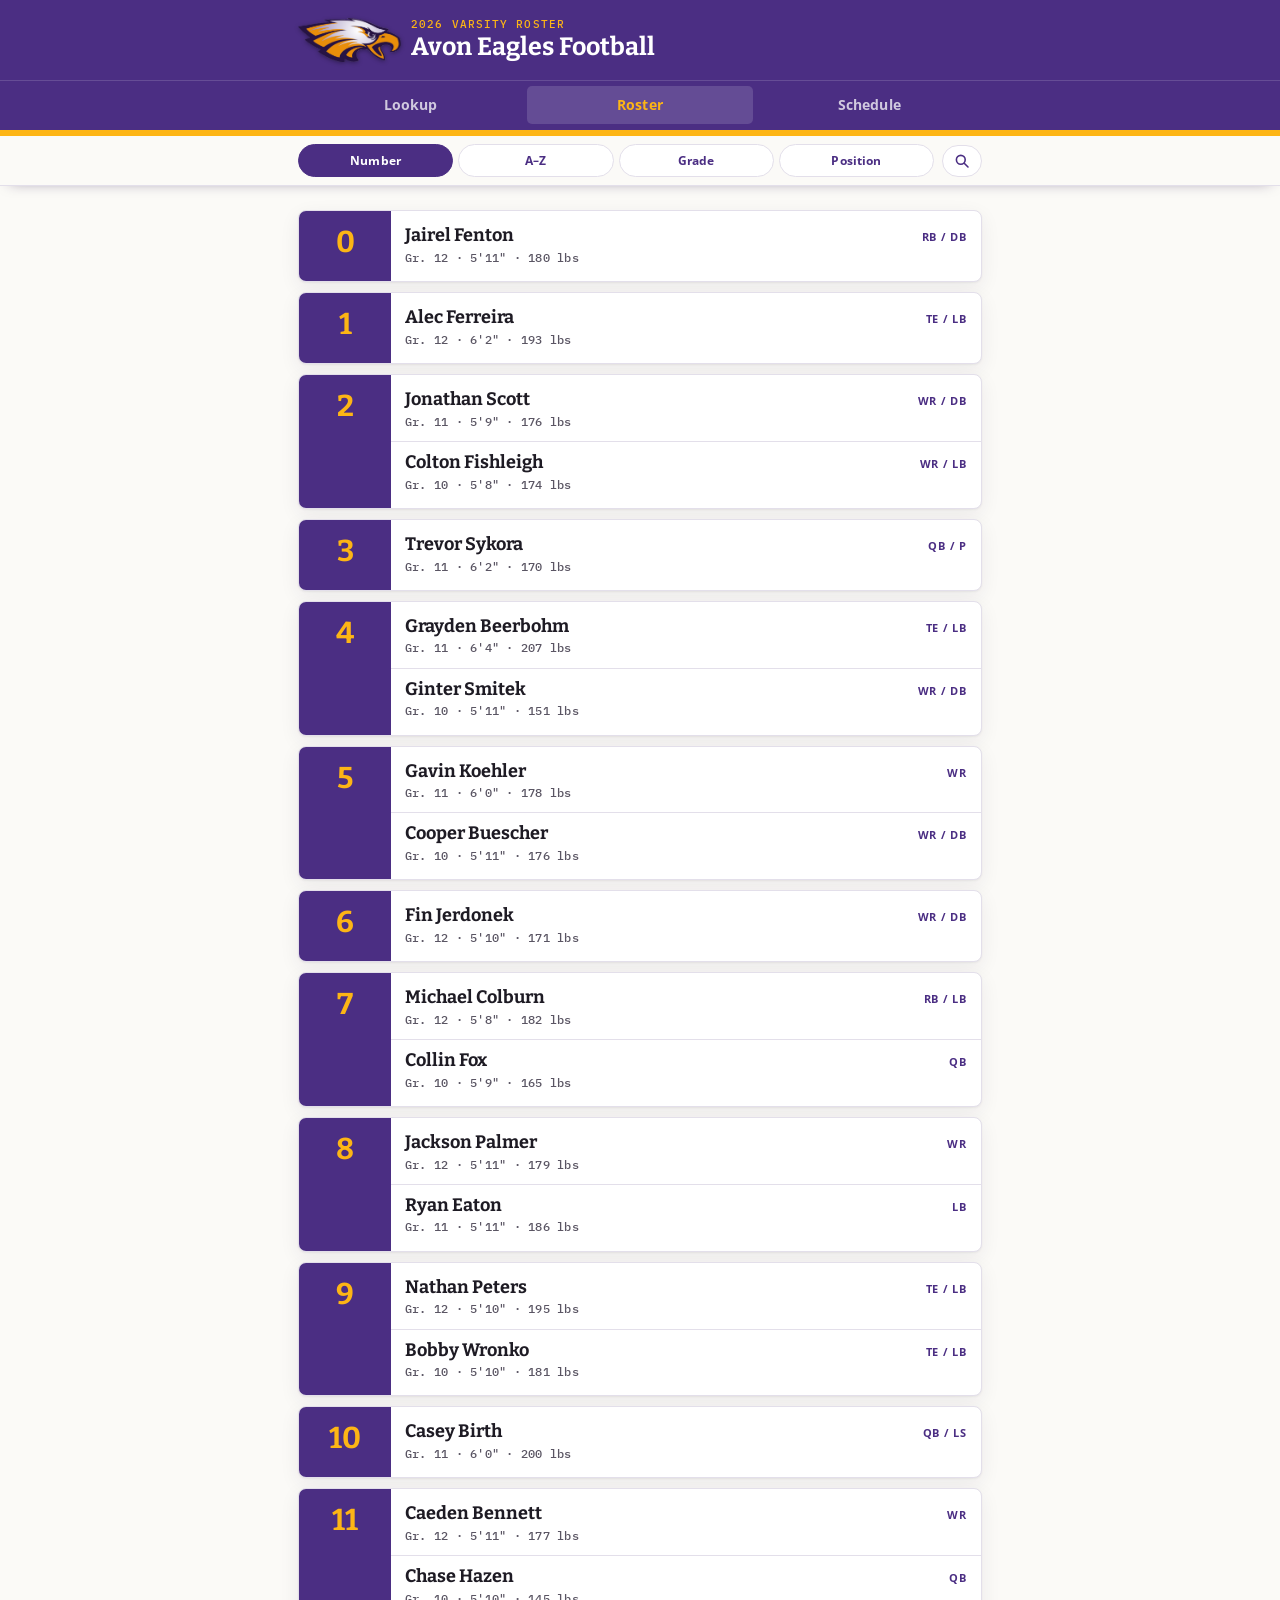
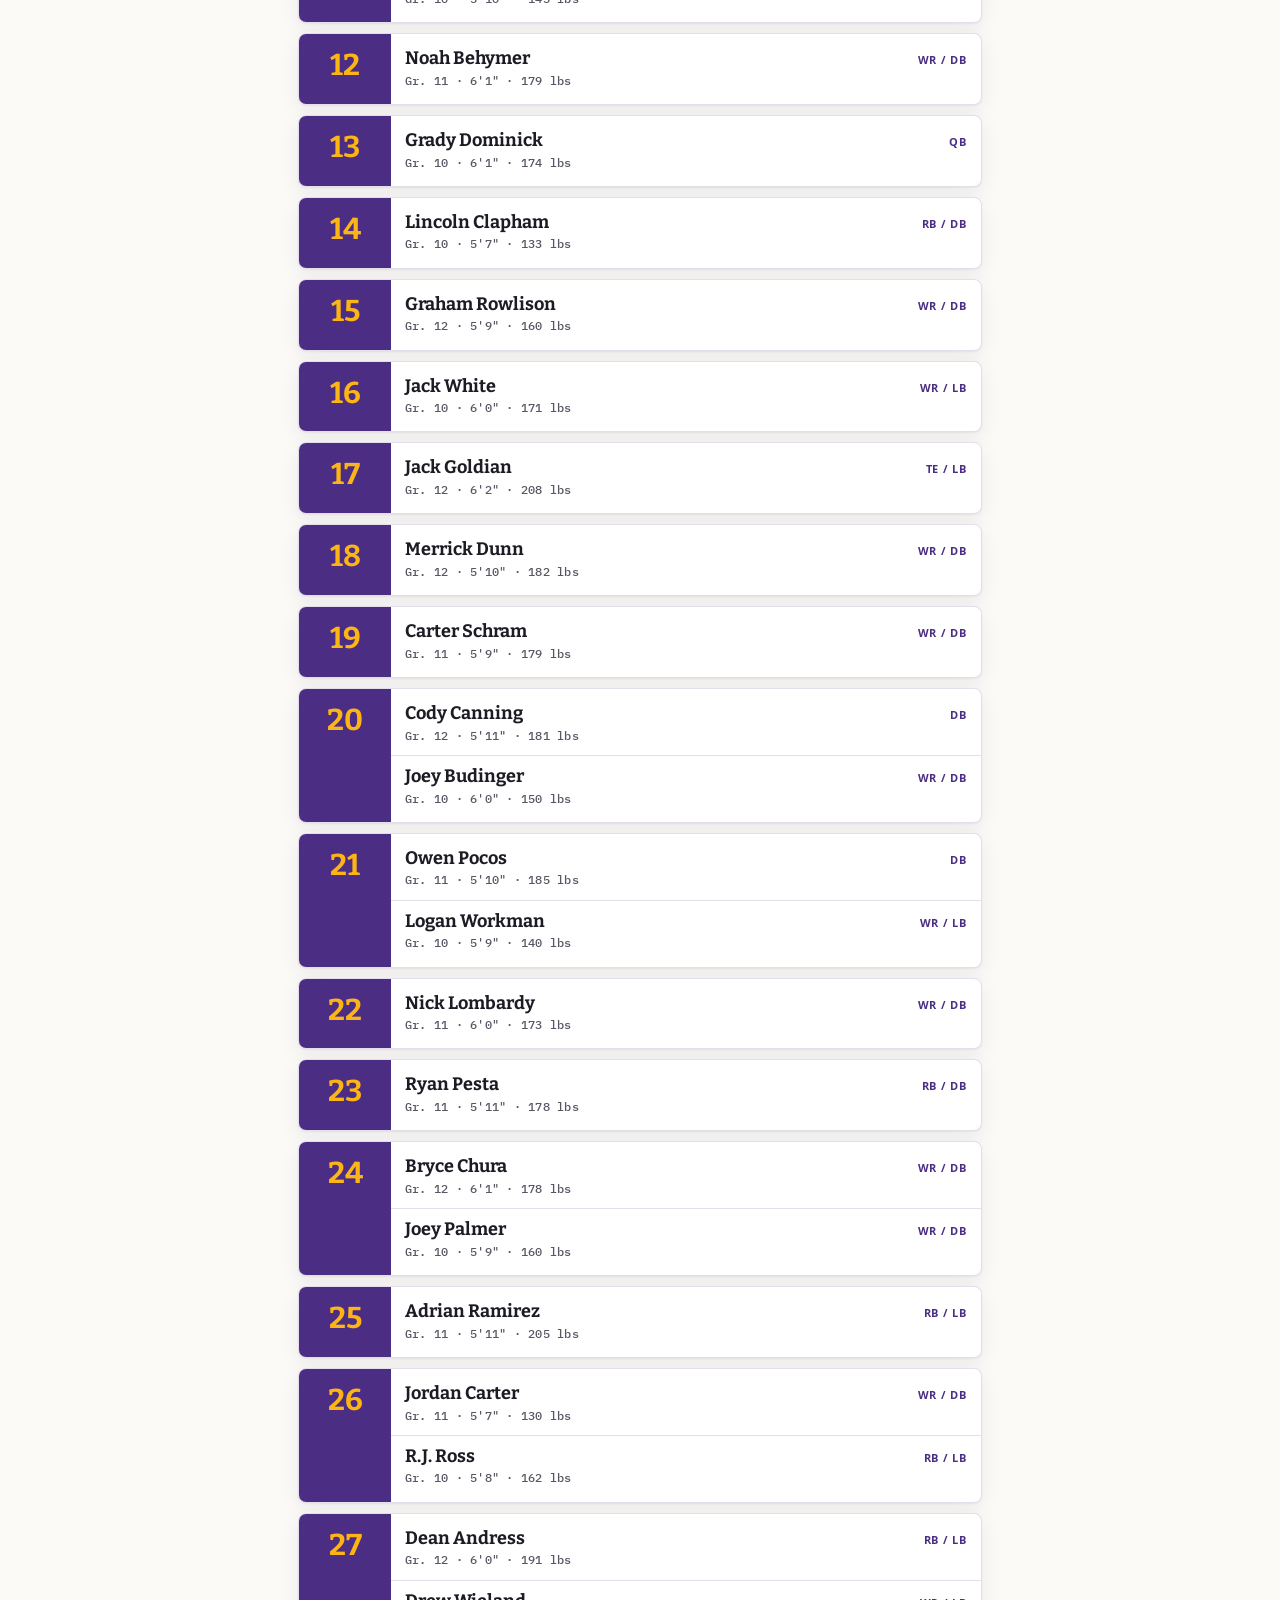
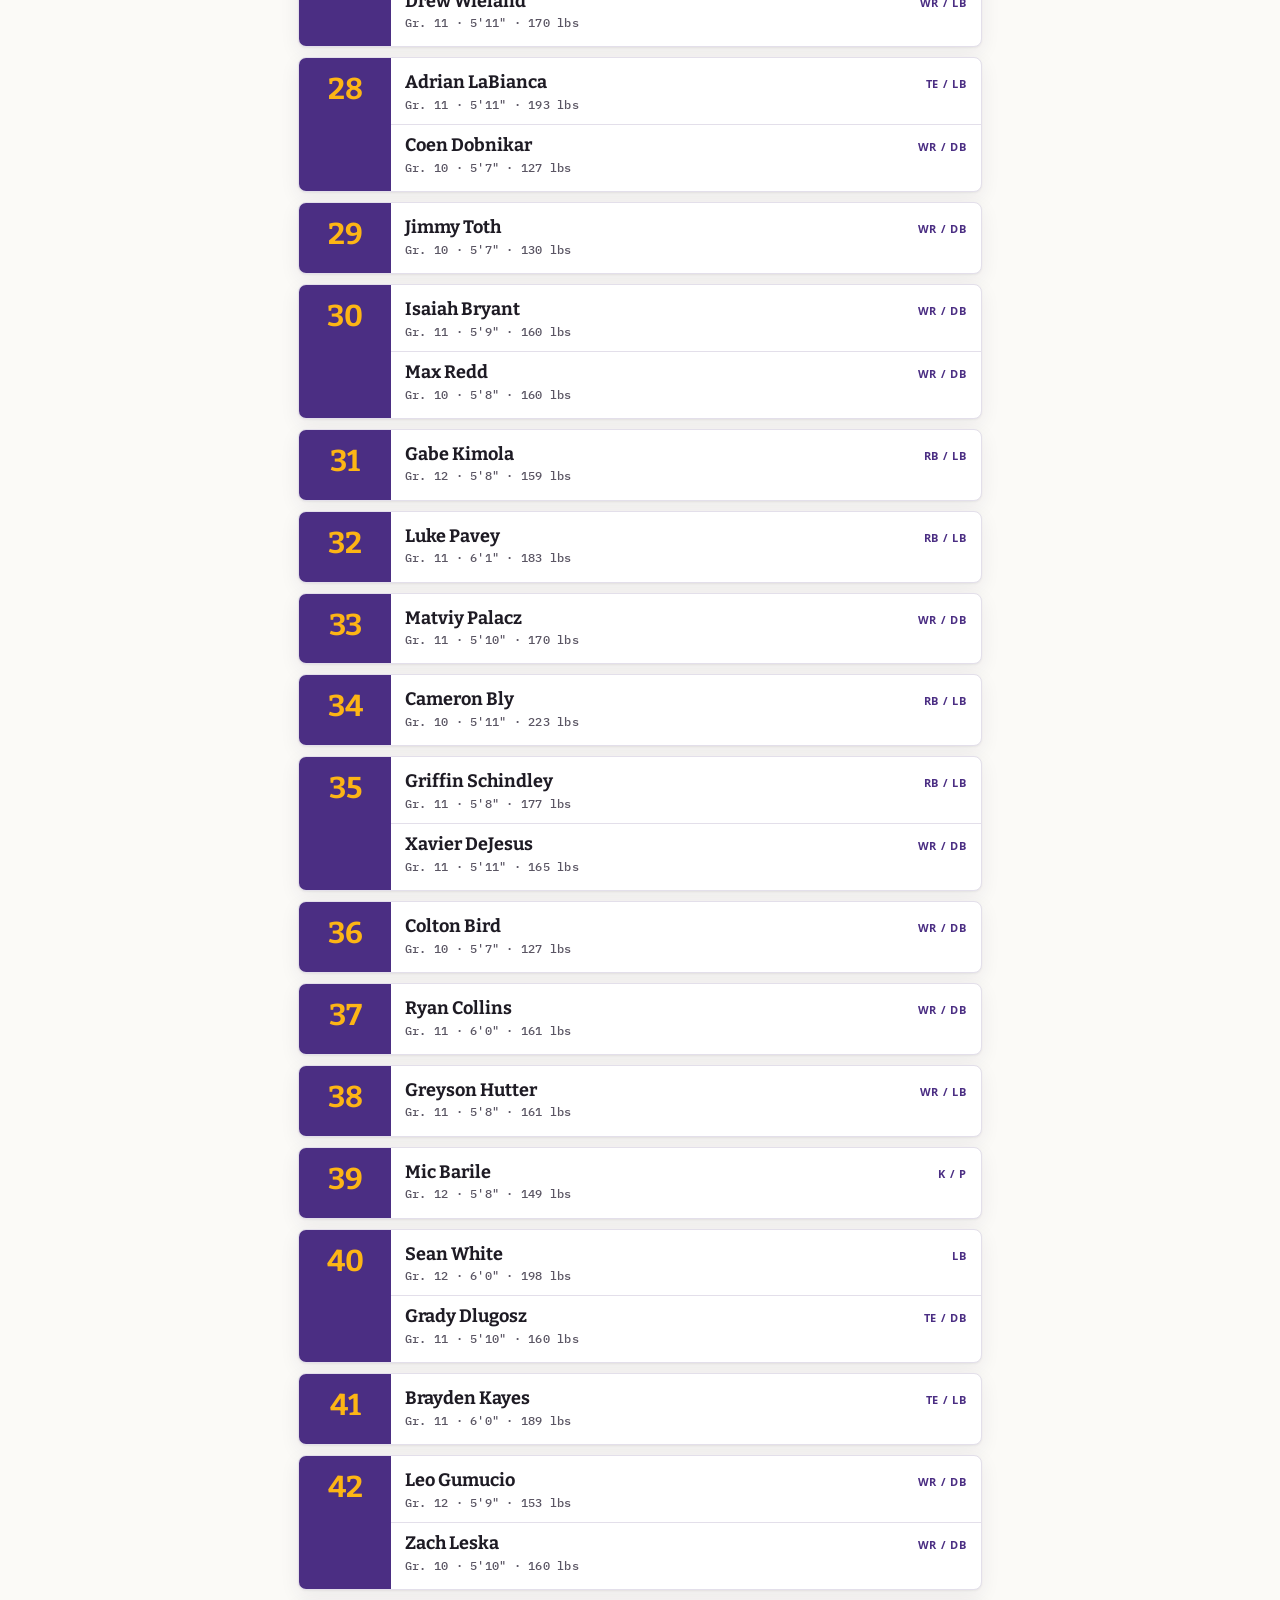
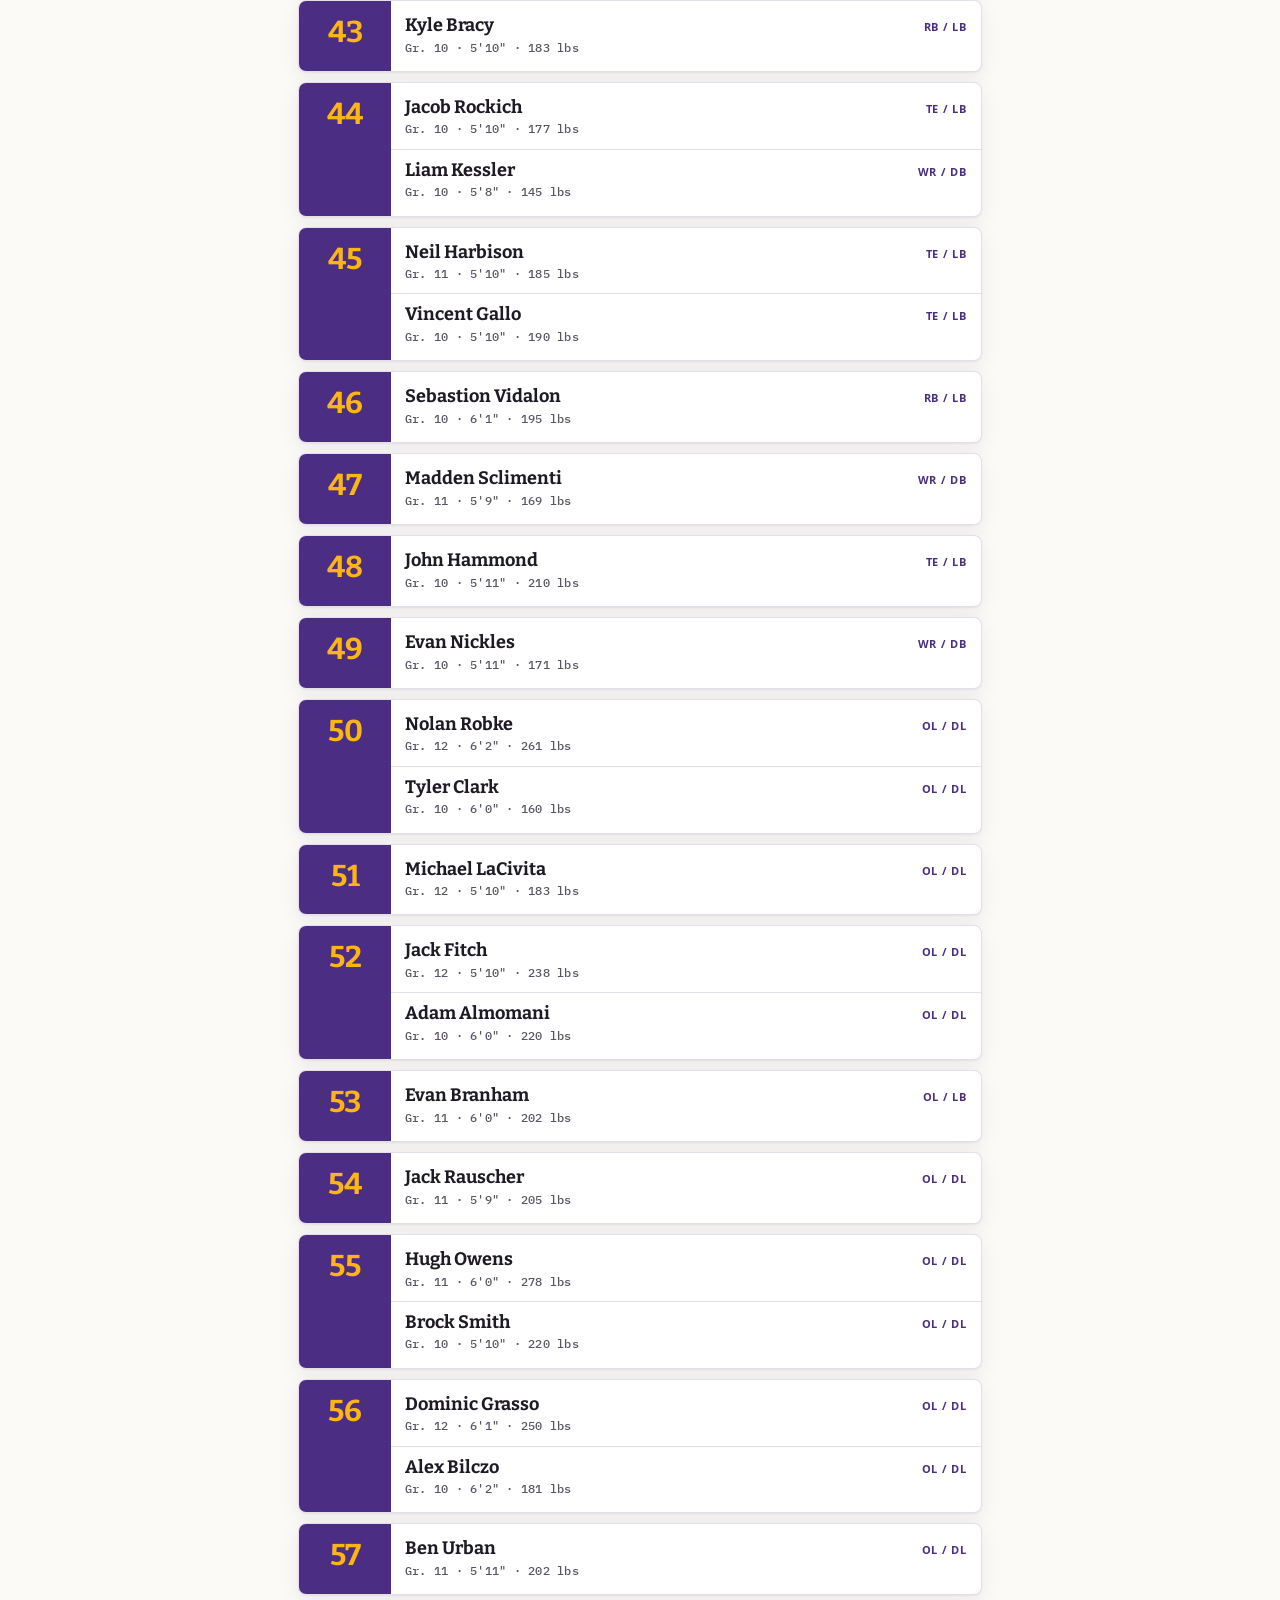
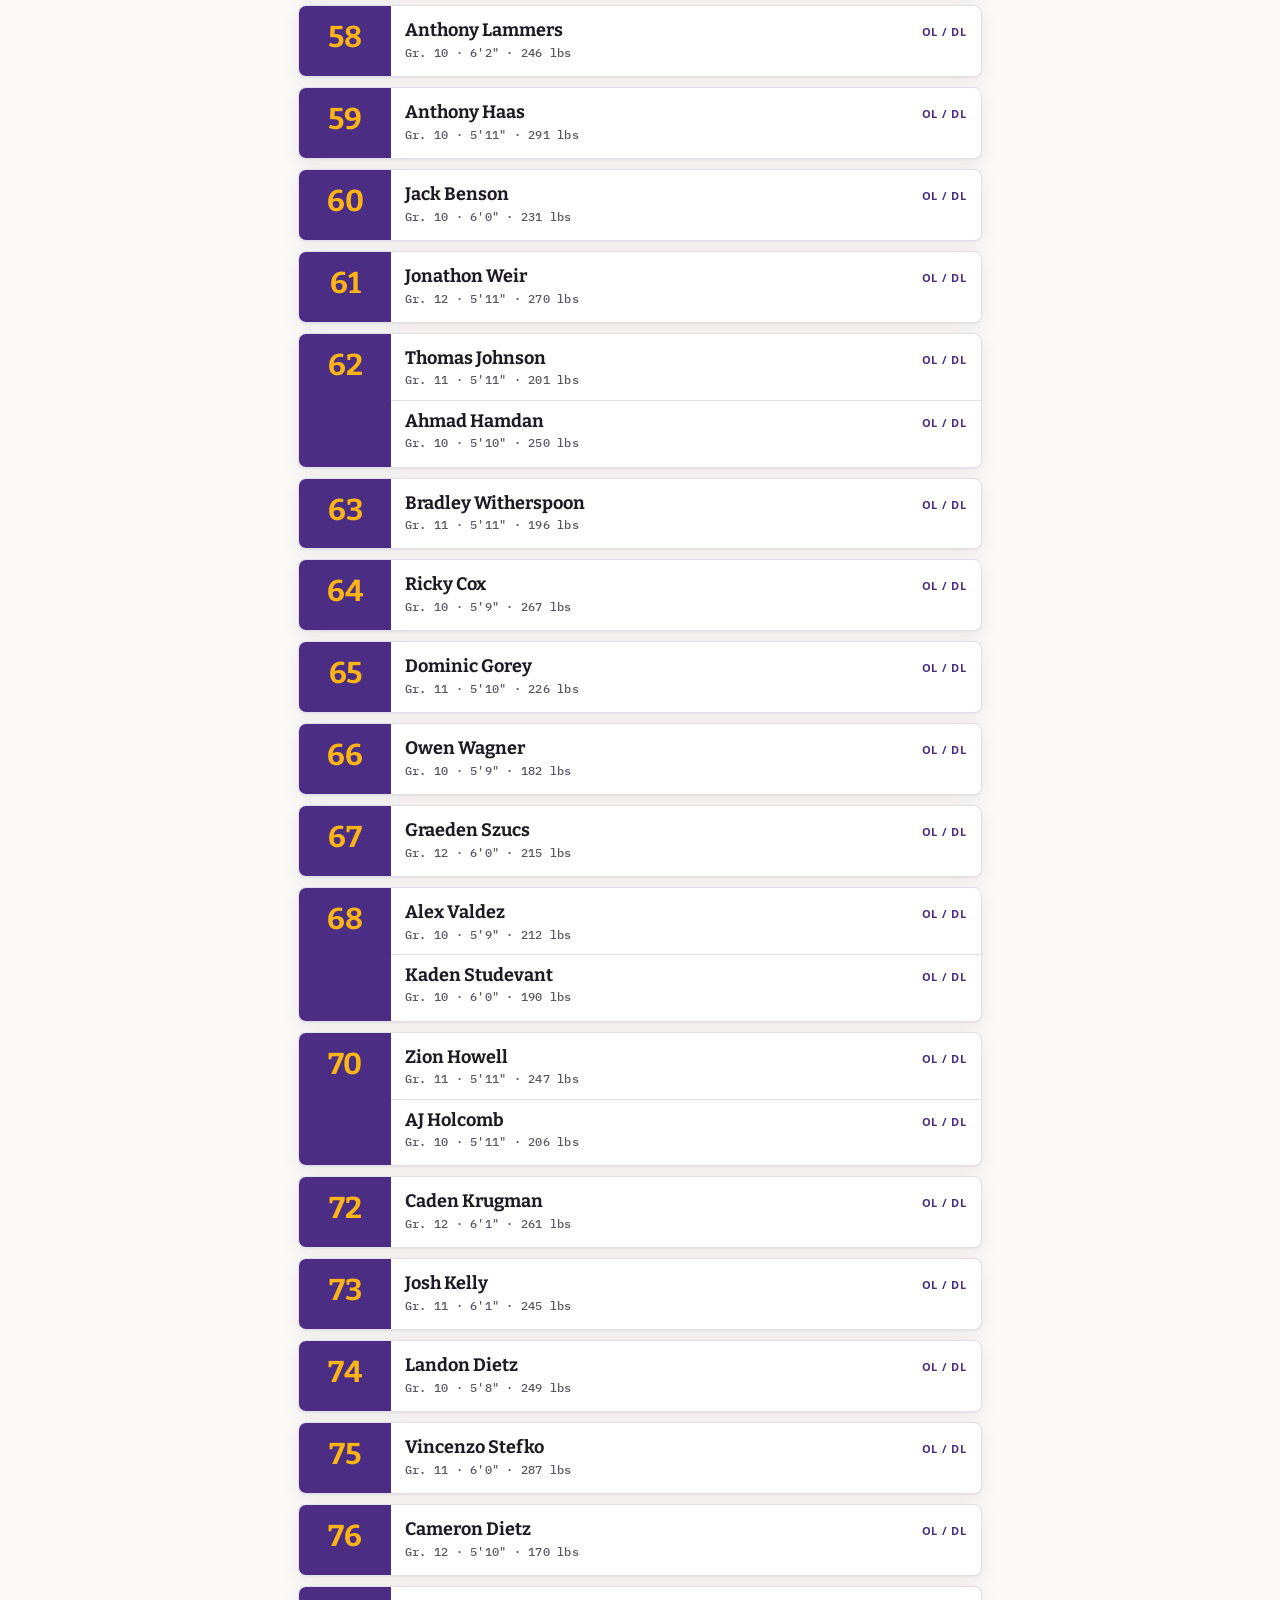
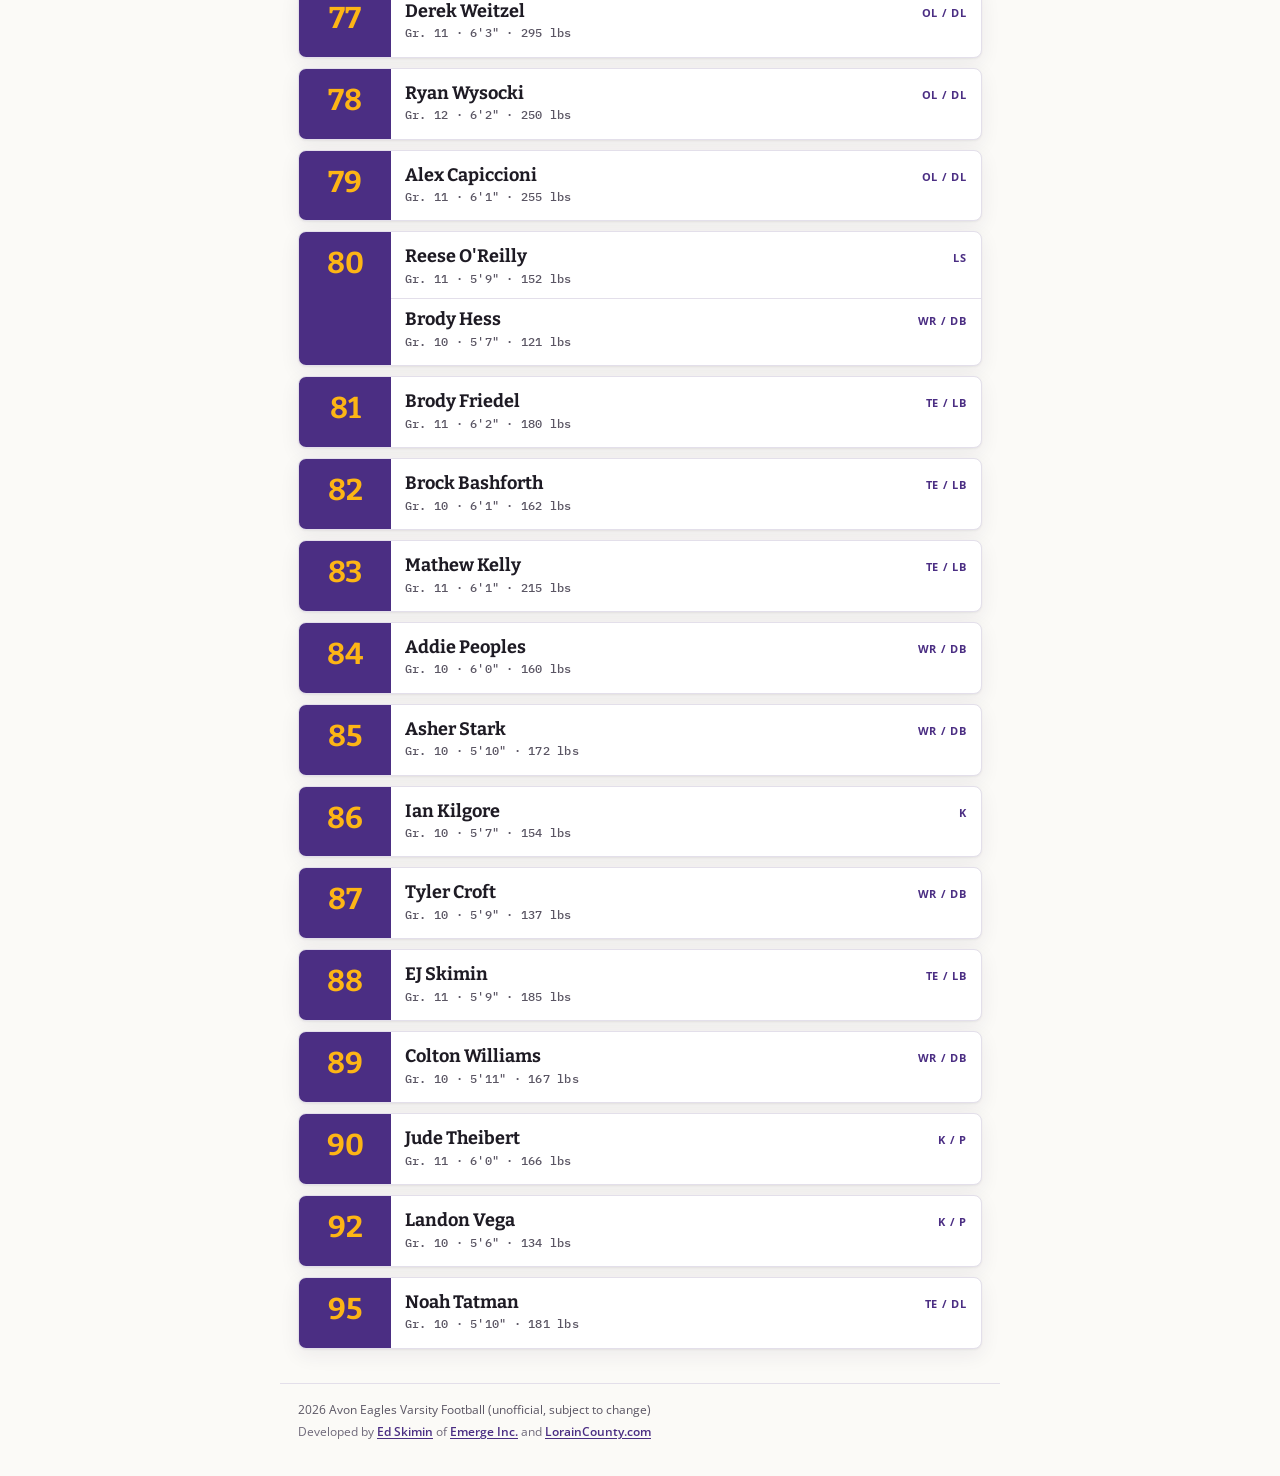
==== commit 6662926a: "Roster becomes the landing page; search moves behind a magnifier The site root now serves the roster" ====
--- a/index.html
+++ b/index.html
@@ -3,8 +3,8 @@
 <head>
 <meta charset="utf-8">
 <meta name="viewport" content="width=device-width, initial-scale=1, viewport-fit=cover">
-<title>Avon Eagles Football 2026 — Roster Lookup</title>
-<meta name="description" content="Enter a jersey number to look up an Avon Eagles football player.">
+<title>Avon Eagles Football 2026 — Full Roster</title>
+<meta name="description" content="The full 2026 Avon Eagles varsity football roster, sortable by number, name, grade, or position.">
 <meta name="theme-color" content="#4B2E83">
 
 <link rel="manifest" href="manifest.webmanifest">
@@ -18,7 +18,7 @@
 <link rel="stylesheet" href="assets/fonts/fonts.css">
 <link rel="stylesheet" href="styles.css">
 </head>
-<body class="has-keypad">
+<body>
 
 <header class="masthead">
   <div class="masthead__inner">
@@ -30,74 +30,93 @@
   </div>
   <nav class="tabs" aria-label="Primary">
     <div class="tabs__inner">
-      <a class="tab tab--active" href="index.html" aria-current="page">Lookup</a>
-      <a class="tab" href="roster.html">Roster</a>
+      <a class="tab" href="lookup.html">Lookup</a>
+      <a class="tab tab--active" href="index.html" aria-current="page">Roster</a>
       <a class="tab" href="schedule.html">Schedule</a>
     </div>
   </nav>
 </header>
 
-<div class="entry">
-  <div class="entry__inner">
-    <!-- Deliberately not an <input>. A focusable field would open the iOS
-         keyboard and its AutoFill bar over the results. -->
-    <p class="entry__display entry__display--empty" id="entry-display">
-      <span class="visually-hidden">Jersey number </span><span id="entry-value">00</span>
-    </p>
+<div class="sortbar" id="sortbar">
+  <div class="sortbar__inner">
+    <div class="sortbar__row">
+      <div class="sortbar__options" role="group" aria-label="Sort roster by">
+        <button class="sort-btn" type="button" data-sort="number" aria-pressed="true">Number</button>
+        <button class="sort-btn" type="button" data-sort="alpha" aria-pressed="false">A&ndash;Z</button>
+        <button class="sort-btn" type="button" data-sort="grade" aria-pressed="false">Grade</button>
+        <button class="sort-btn" type="button" data-sort="position" aria-pressed="false">Position</button>
+      </div>
+      <button class="sort-btn sort-btn--search" id="search-toggle" type="button"
+              aria-label="Search by name" aria-expanded="false" aria-controls="search-row">
+        <svg viewBox="0 0 20 20" width="16" height="16" aria-hidden="true" focusable="false">
+          <circle cx="8.5" cy="8.5" r="5.5" fill="none" stroke="currentColor" stroke-width="2"/>
+          <path d="M12.8 12.8 17.5 17.5" fill="none" stroke="currentColor" stroke-width="2" stroke-linecap="round"/>
+        </svg>
+      </button>
+    </div>
+    <div class="sortbar__row sortbar__row--search" id="search-row" hidden>
+      <label class="search" for="search-input">
+        <span class="visually-hidden">Search players by name</span>
+        <input
+          class="search__input"
+          id="search-input"
+          type="text"
+          placeholder="Search by name"
+          autocomplete="off"
+          autocorrect="off"
+          autocapitalize="off"
+          spellcheck="false"
+          enterkeyhint="search">
+      </label>
+      <button class="search__clear" id="search-clear" type="button" aria-label="Clear search" hidden>&times;</button>
+    </div>
+    <div class="sortbar__row sortbar__row--jump" id="jump-row" hidden>
+      <label class="jump" for="jump-select">
+        <span class="visually-hidden">Jump to section</span>
+        <select class="jump__select" id="jump-select"></select>
+      </label>
+    </div>
   </div>
 </div>
 
-<main class="stack" id="results" aria-live="polite" aria-atomic="false">
-  <section class="empty" id="empty-state">
-    <p class="empty__lede">Enter a jersey number.</p>
-    <p class="empty__note">27 numbers are worn by two players. When that happens, both appear on the card with the older player on top.</p>
-  </section>
+<main class="stack stack--roster" id="roster-list">
+  <p class="roster-status" id="roster-status">Loading roster…</p>
 </main>
 
-<div class="stack stack--actions">
-  <button class="clear-btn" id="clear-btn" type="button" hidden>Clear lookups</button>
-</div>
-
 <footer class="site-footer">
-  <p>2026 Avon Eagles Varsity Football</p>
+  <p>2026 Avon Eagles Varsity Football <span class="site-footer__caveat">(unofficial, subject to change)</span></p>
   <p class="site-footer__note">Developed by
     <a href="https://www.linkedin.com/in/edskimin" target="_blank" rel="noopener">Ed Skimin</a> of
-    <a href="https://www.emergeinc.com" target="_blank" rel="noopener">Emerge Inc.</a>
+    <a href="https://www.emergeinc.com" target="_blank" rel="noopener">Emerge Inc.</a> and
+    <a href="https://www.loraincounty.com" target="_blank" rel="noopener">LorainCounty.com</a>
   </p>
 </footer>
 
-<nav class="keypad" id="keypad" aria-label="Number pad">
-  <div class="keypad__inner">
-    <button class="key" type="button" data-digit="1" disabled>1</button>
-    <button class="key" type="button" data-digit="2" disabled>2</button>
-    <button class="key" type="button" data-digit="3" disabled>3</button>
-    <button class="key" type="button" data-digit="4" disabled>4</button>
-    <button class="key" type="button" data-digit="5" disabled>5</button>
-    <button class="key" type="button" data-digit="6" disabled>6</button>
-    <button class="key" type="button" data-digit="7" disabled>7</button>
-    <button class="key" type="button" data-digit="8" disabled>8</button>
-    <button class="key" type="button" data-digit="9" disabled>9</button>
-    <button class="key key--back" type="button" data-action="back" aria-label="Delete last digit" disabled>&#9003;</button>
-    <button class="key" type="button" data-digit="0" disabled>0</button>
-    <button class="key key--go" type="button" data-action="go" disabled>GO</button>
-  </div>
-</nav>
-
 <template id="card-template">
-  <article class="card">
+  <article class="card card--row">
     <div class="card__num"><span class="card__num-value"></span></div>
     <div class="card__body"></div>
   </article>
 </template>
 
 <template id="player-template">
-  <div class="player">
-    <h2 class="player__name"></h2>
+  <div class="player player--row">
+    <div class="player__head">
+      <h3 class="player__name"></h3>
+      <p class="player__pos-inline"></p>
+    </div>
     <p class="player__meta"></p>
-    <ul class="player__pos"></ul>
   </div>
 </template>
 
-<script src="app.js"></script>
+<template id="section-template">
+  <h2 class="section-head">
+    <span class="section-head__label"></span>
+    <span class="section-head__tag"></span>
+    <span class="section-head__count"></span>
+  </h2>
+</template>
+
+<script src="roster.js"></script>
 </body>
 </html>
--- a/styles.css
+++ b/styles.css
@@ -440,7 +440,7 @@
 }
 
 .sortbar__row--jump { margin-top: 7px; }
-.sortbar__row--search { margin-bottom: 7px; }
+.sortbar__row--search { margin-top: 7px; }
 
 .search { flex: 1; min-width: 0; display: block; }
 
@@ -498,6 +498,8 @@
   gap: 5px;
   min-width: 0;
 }
+
+.site-footer__caveat { white-space: nowrap; }
 
 .sort-btn {
   flex: 1;
@@ -526,6 +528,23 @@
 .sort-btn:focus-visible {
   outline: 3px solid var(--purple);
   outline-offset: 2px;
+}
+
+.sort-btn--search {
+  flex: none;
+  width: 40px;
+  padding: 7px 0;
+  display: inline-flex;
+  align-items: center;
+  justify-content: center;
+}
+
+.sort-btn--search svg { display: block; }
+
+.sort-btn--search[aria-expanded="true"] {
+  color: var(--white);
+  background: var(--purple);
+  border-color: var(--purple);
 }
 
 .jump { display: block; width: 100%; }
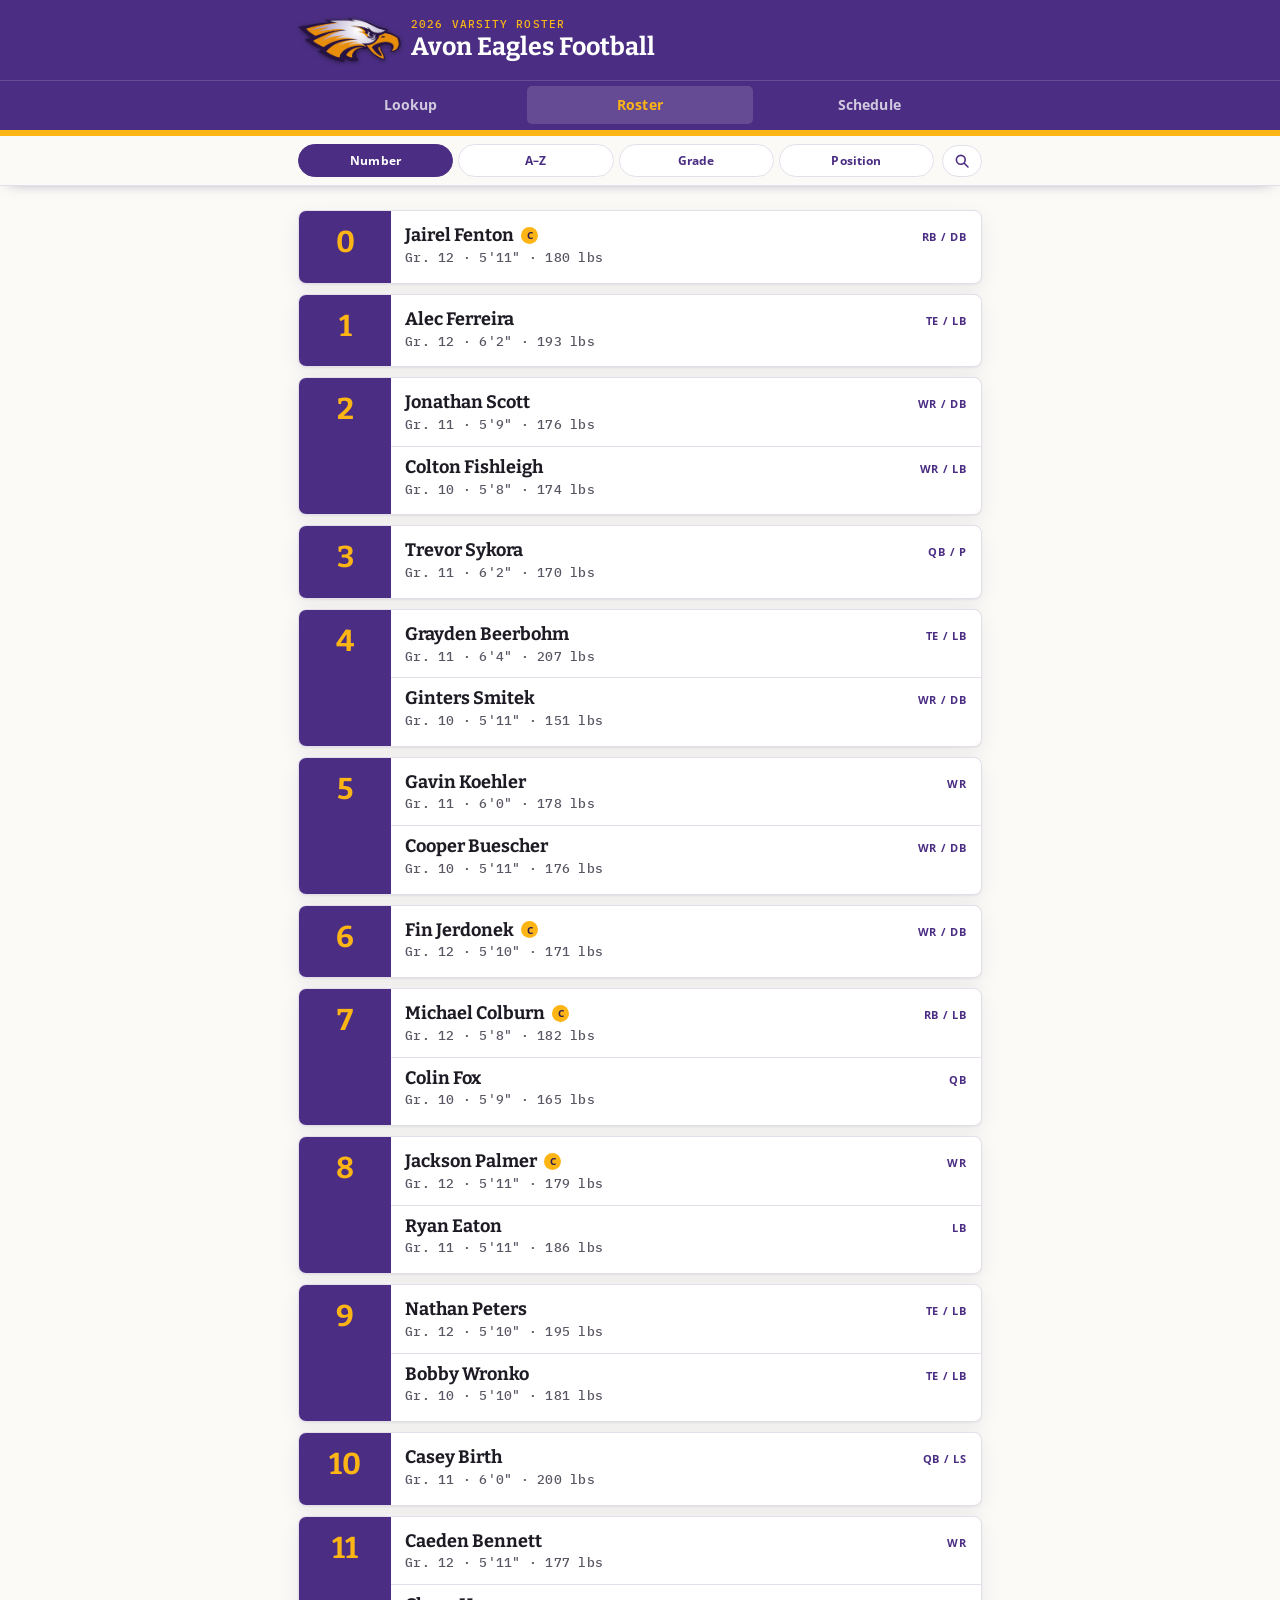
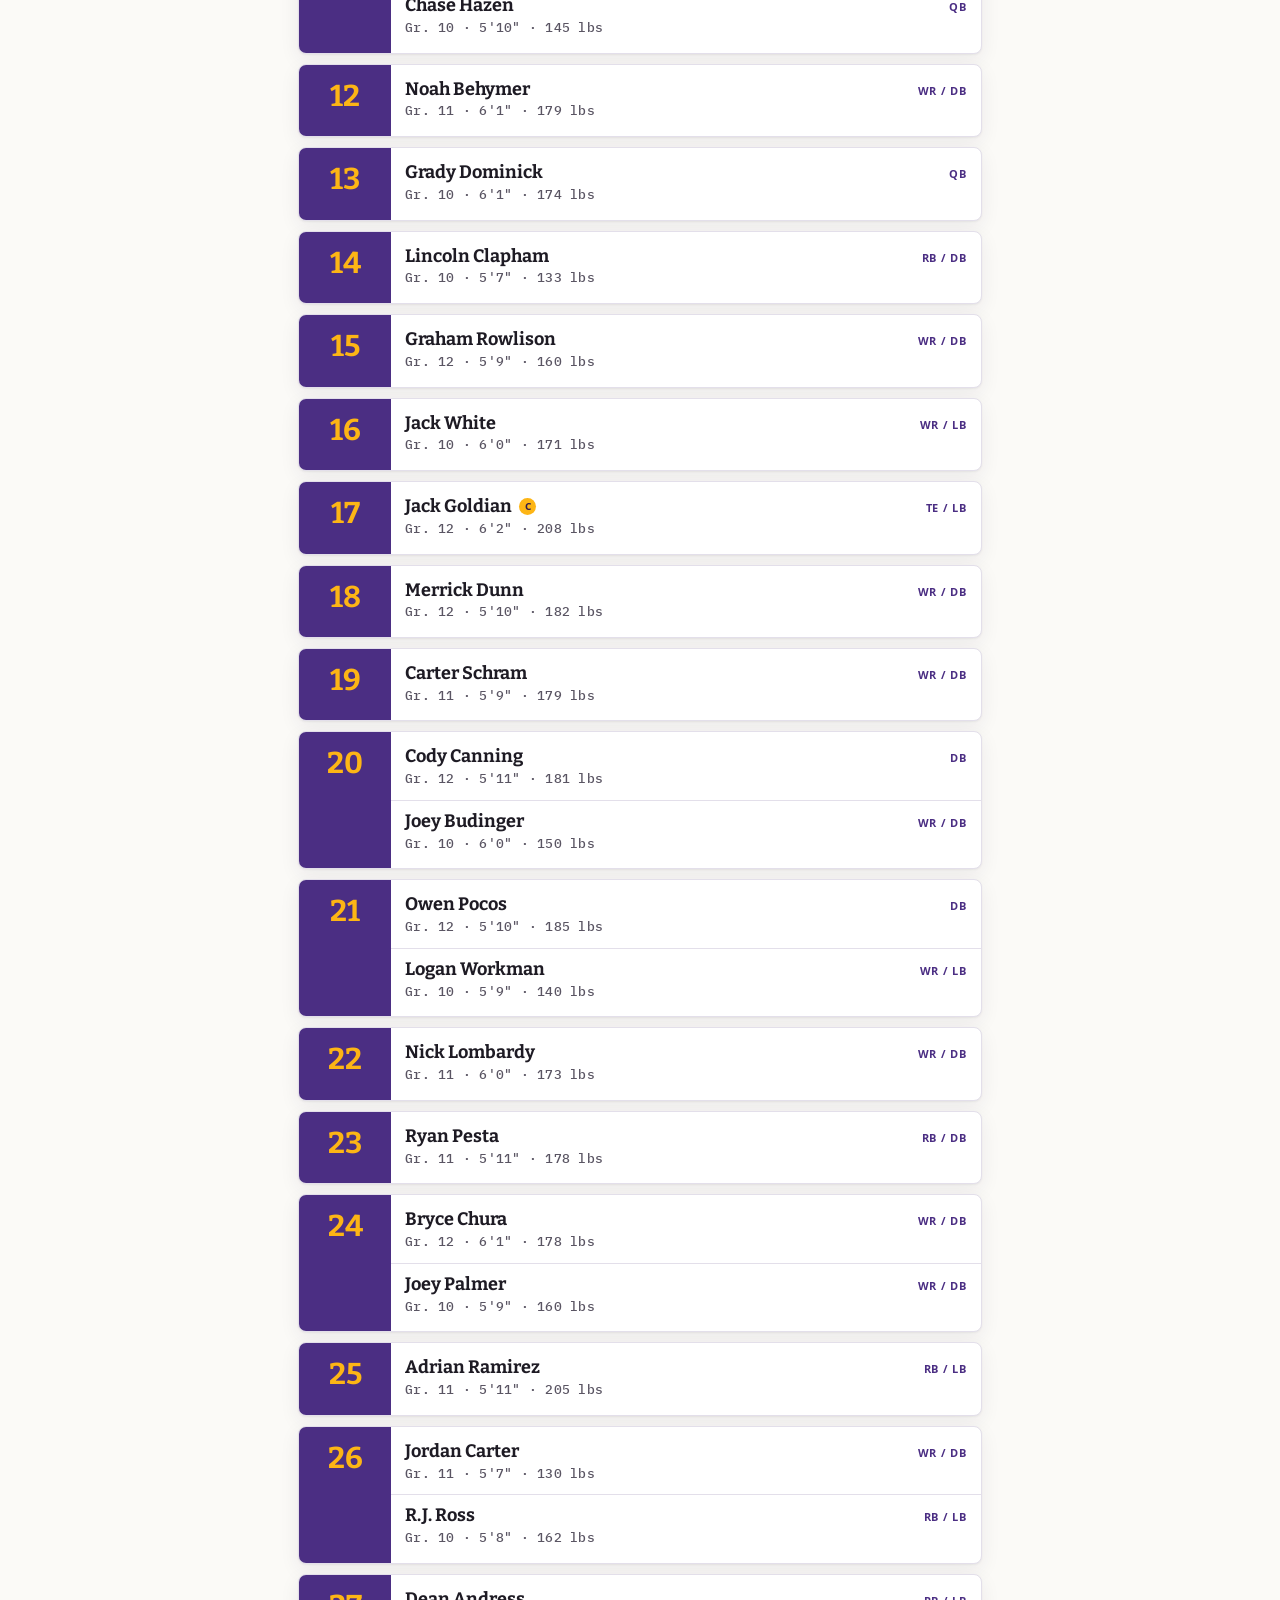
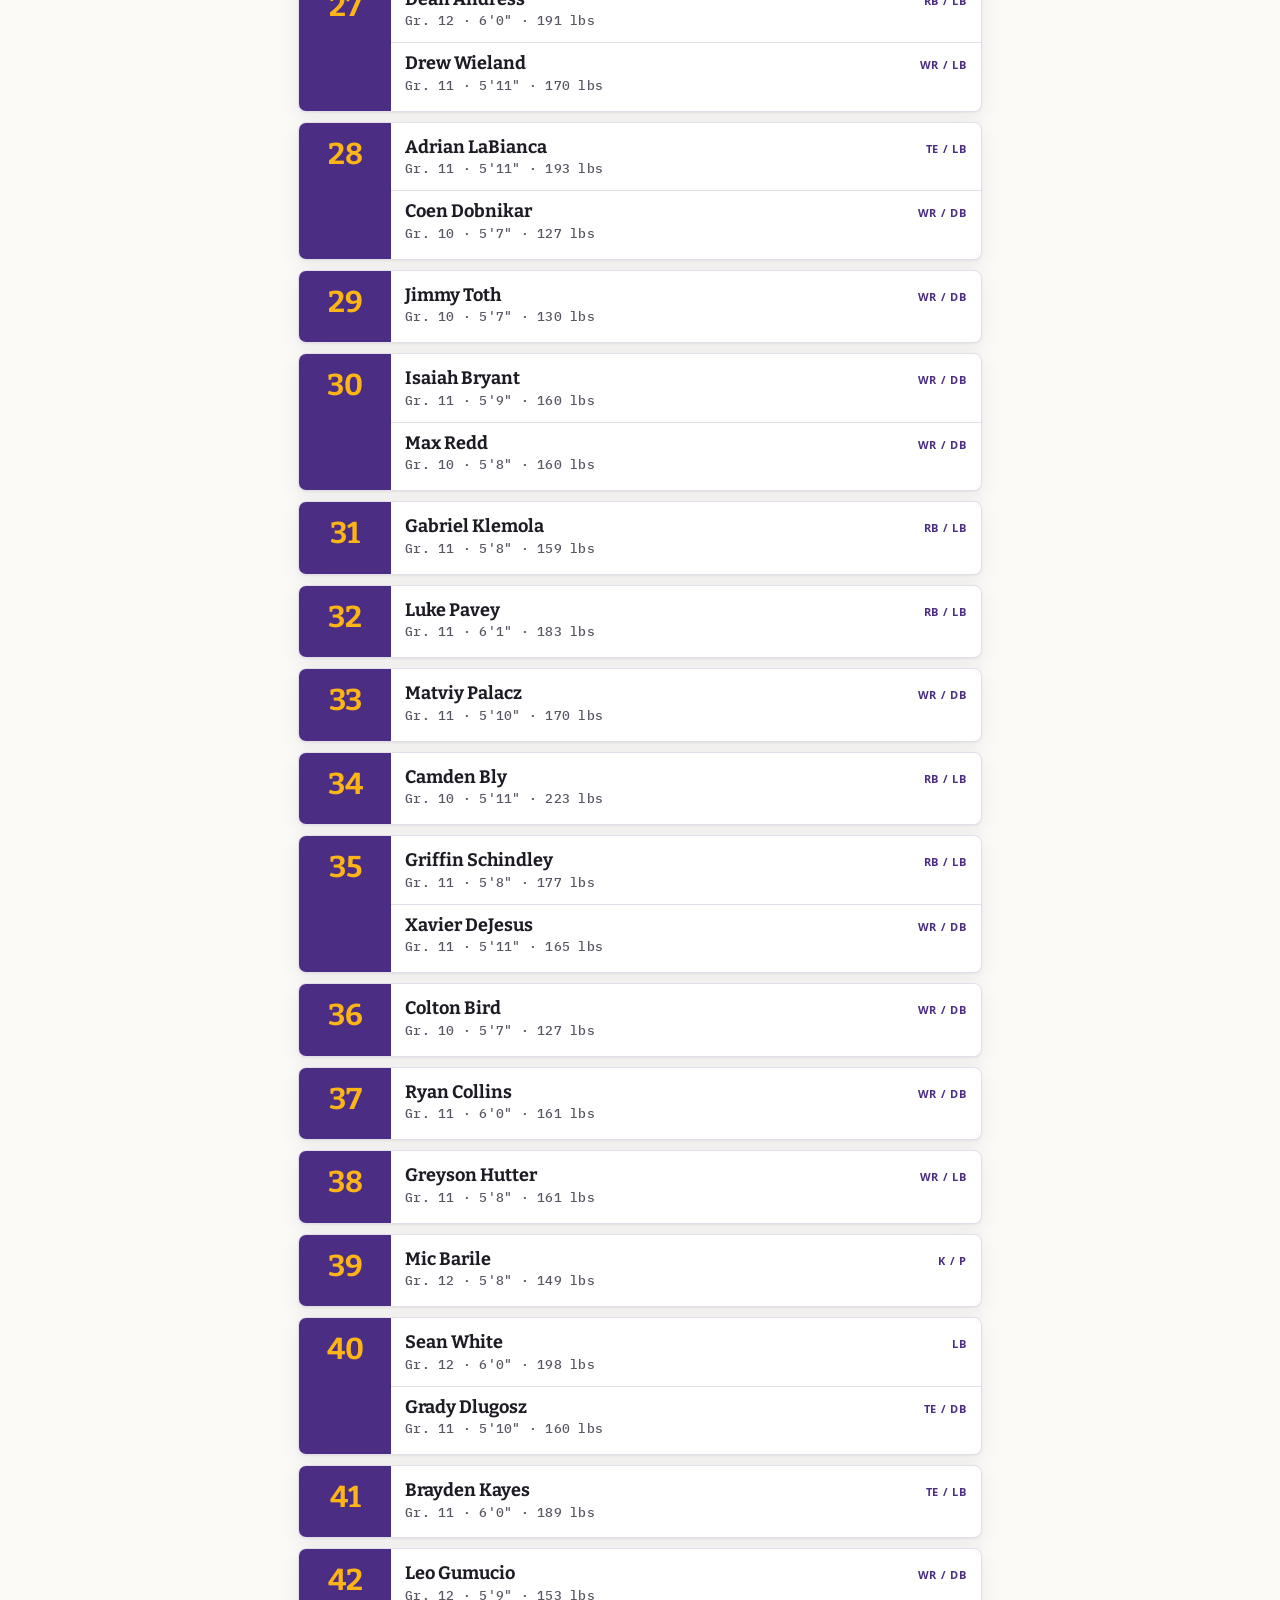
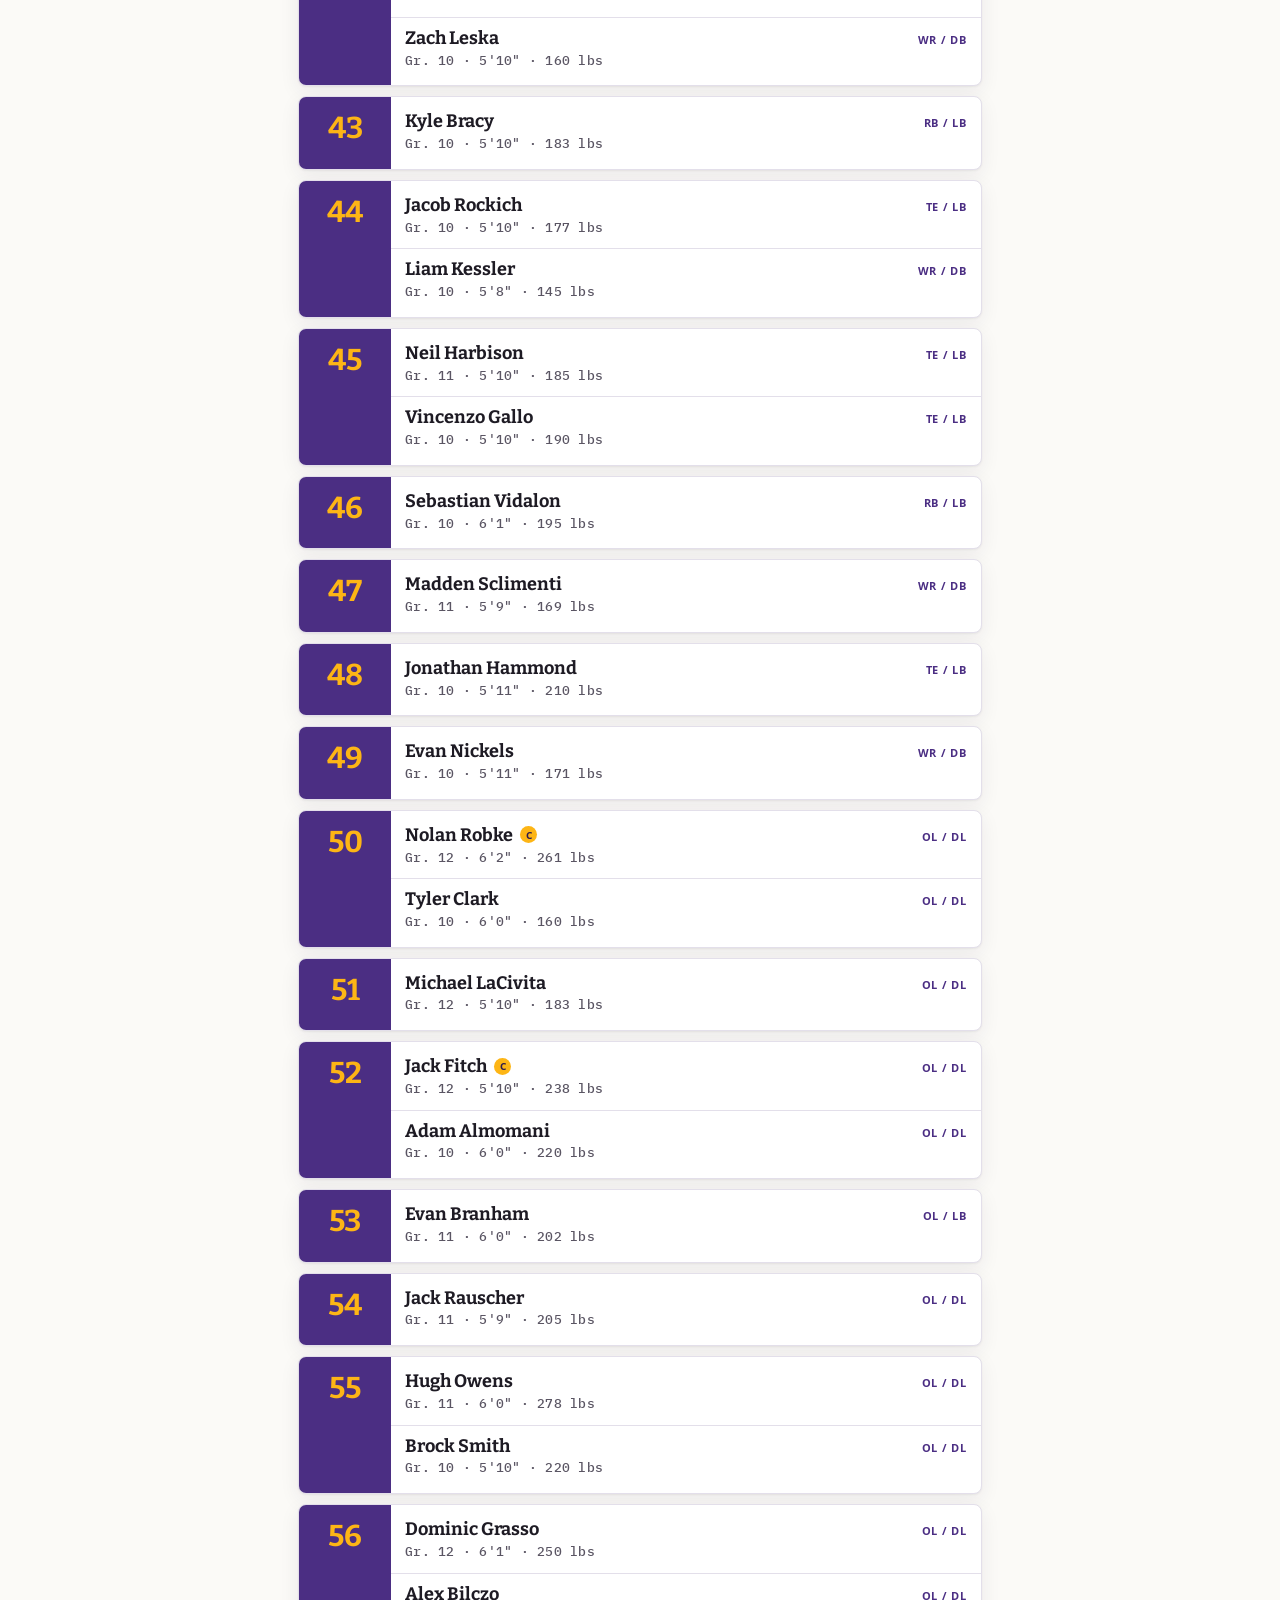
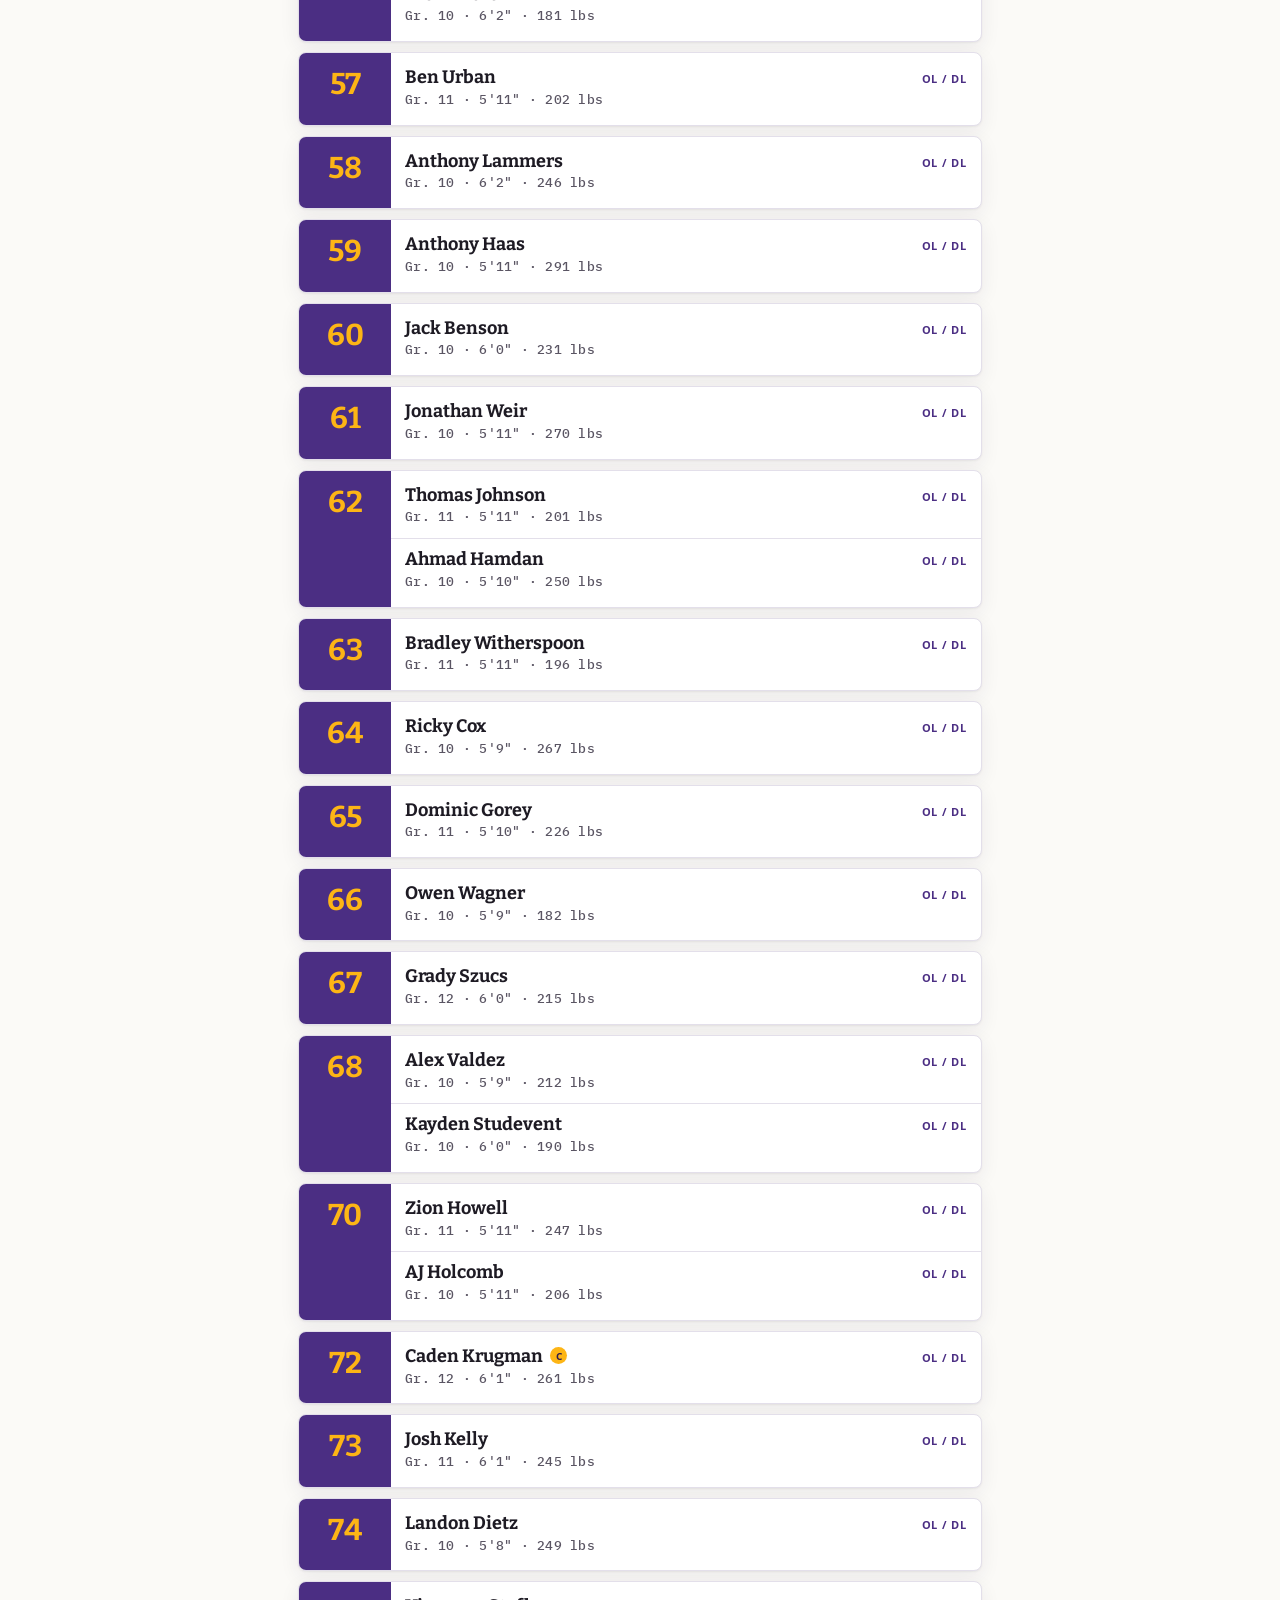
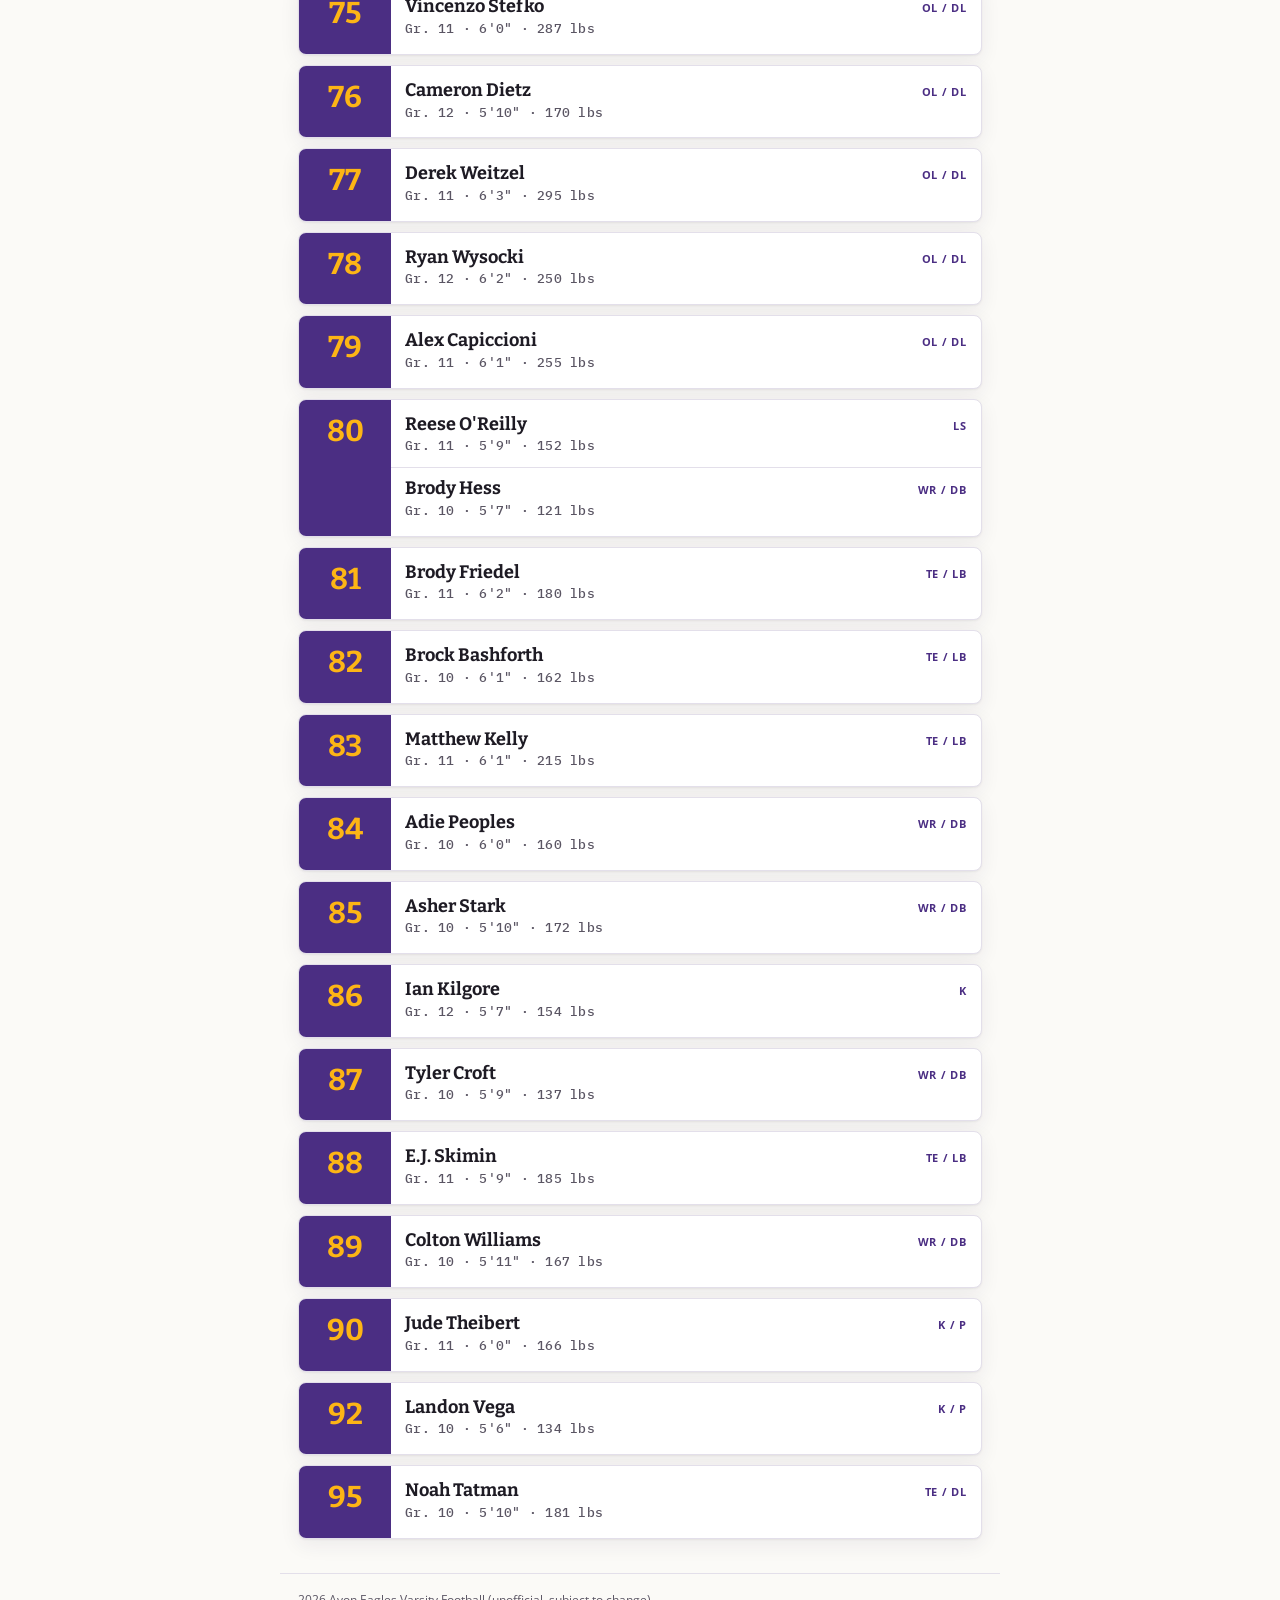
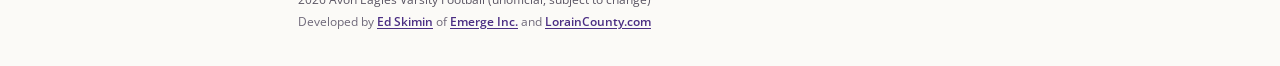
==== commit 22a1dc96: "Pin the banner; add coaches and staff The masthead now sticks to the top. Rather than measuring its " ====
--- a/index.html
+++ b/index.html
@@ -20,6 +20,7 @@
 </head>
 <body>
 
+<div class="topbar">
 <header class="masthead">
   <div class="masthead__inner">
     <img class="masthead__mark" src="assets/eagle.png" alt="" width="480" height="205">
@@ -78,6 +79,7 @@
     </div>
   </div>
 </div>
+</div>
 
 <main class="stack stack--roster" id="roster-list">
   <p class="roster-status" id="roster-status">Loading roster…</p>
--- a/styles.css
+++ b/styles.css
@@ -57,6 +57,16 @@
   border: 0;
 }
 
+/* ---------- Sticky top ---------- */
+
+/* Masthead and the page's own bar stick as one block. Wrapping them means no
+   height has to be measured or kept in sync — they simply travel together. */
+.topbar {
+  position: sticky;
+  top: 0;
+  z-index: 30;
+}
+
 /* ---------- Masthead ---------- */
 
 .masthead {
@@ -153,9 +163,6 @@
 /* ---------- Entry display ---------- */
 
 .entry {
-  position: sticky;
-  top: 0;
-  z-index: 10;
   background: var(--paper);
   border-bottom: 1px solid var(--line);
   /* Keeps cards from showing through as they scroll under it. */
@@ -342,6 +349,33 @@
   overflow-wrap: break-word;
 }
 
+/* Gold disc against the purple-and-white card: reads instantly without
+   competing with the name it sits beside. */
+.captain {
+  display: inline-flex;
+  align-items: center;
+  justify-content: center;
+  width: 17px;
+  height: 17px;
+  margin-left: 7px;
+  border-radius: 50%;
+  background: var(--gold);
+  color: var(--purple-deep);
+  font-family: var(--sans);
+  font-size: 10px;
+  font-weight: 700;
+  line-height: 1;
+  /* Keeps the disc from riding up with the larger hero name. */
+  vertical-align: 2px;
+}
+
+.card--latest .captain {
+  width: 21px;
+  height: 21px;
+  font-size: 12px;
+  margin-left: 9px;
+}
+
 .player__meta {
   font-family: var(--mono);
   font-weight: 500;
@@ -407,7 +441,34 @@
   margin-bottom: 8px;
 }
 
-.card--latest .player__meta { font-size: 13px; }
+.card--latest /* Gold disc against the purple-and-white card: reads instantly without
+   competing with the name it sits beside. */
+.captain {
+  display: inline-flex;
+  align-items: center;
+  justify-content: center;
+  width: 17px;
+  height: 17px;
+  margin-left: 7px;
+  border-radius: 50%;
+  background: var(--gold);
+  color: var(--purple-deep);
+  font-family: var(--sans);
+  font-size: 10px;
+  font-weight: 700;
+  line-height: 1;
+  /* Keeps the disc from riding up with the larger hero name. */
+  vertical-align: 2px;
+}
+
+.card--latest .captain {
+  width: 21px;
+  height: 21px;
+  font-size: 12px;
+  margin-left: 9px;
+}
+
+.player__meta { font-size: 13px; }
 
 /* Two players share the card, so neither name can run at full hero size. */
 .card--latest .card__body--pair .player__name {
@@ -419,9 +480,6 @@
 /* ---------- Roster page: sort bar ---------- */
 
 .sortbar {
-  position: sticky;
-  top: 0;
-  z-index: 10;
   background: var(--paper);
   border-bottom: 1px solid var(--line);
   box-shadow: 0 6px 14px -10px rgba(46, 26, 77, .5);
@@ -583,7 +641,7 @@
   padding-bottom: 6px;
   border-bottom: 2px solid var(--gold);
   /* Clears the sticky sort bar when "jump to" scrolls here. */
-  scroll-margin-top: calc(var(--sortbar-h, 96px) + 10px);
+  scroll-margin-top: calc(var(--topbar-h, 200px) + 10px);
 }
 
 .section-head:first-child { margin-top: 4px; }
@@ -650,7 +708,34 @@
 
 .player__pos-inline:empty { display: none; }
 
-.player--row .player__meta { margin-top: 2px; }
+.player--row /* Gold disc against the purple-and-white card: reads instantly without
+   competing with the name it sits beside. */
+.captain {
+  display: inline-flex;
+  align-items: center;
+  justify-content: center;
+  width: 17px;
+  height: 17px;
+  margin-left: 7px;
+  border-radius: 50%;
+  background: var(--gold);
+  color: var(--purple-deep);
+  font-family: var(--sans);
+  font-size: 10px;
+  font-weight: 700;
+  line-height: 1;
+  /* Keeps the disc from riding up with the larger hero name. */
+  vertical-align: 2px;
+}
+
+.card--latest .captain {
+  width: 21px;
+  height: 21px;
+  font-size: 12px;
+  margin-left: 9px;
+}
+
+.player__meta { margin-top: 2px; }
 
 .roster-status {
   font-family: var(--mono);
@@ -670,7 +755,13 @@
 
 /* ---------- Schedule ---------- */
 
-.card--game { margin: 10px 0; }
+/* Narrower date column than the roster's jersey column: "AUG 20" needs less
+   room than a two-digit number set large, and the width goes to the opponent
+   name so a score pill never pushes it onto a second line. */
+.card--game {
+  margin: 10px 0;
+  grid-template-columns: 64px 1fr;
+}
 
 .card__date {
   flex-direction: column;
@@ -757,6 +848,24 @@
 .card--next .game__meta { color: var(--gold-deep); font-weight: 500; }
 
 .card--past { opacity: .58; }
+
+/* A final score replaces the Home/Away pill and is filled rather than plain
+   text, because the score is the thing you look for on a played game. Sized to
+   exactly the opponent line's 22px box, so the card never grows a pixel. */
+.game__result {
+  font-family: var(--sans);
+  font-size: 14px;
+  font-weight: 700;
+  letter-spacing: .01em;
+  text-transform: none;
+  line-height: 1;
+  color: var(--white);
+  background: #2E7D52;
+  border-radius: 4px;
+  padding: 4px 9px;
+}
+
+.game__result--loss { background: #B3261E; }
 
 /* ---------- Missing number ---------- */
 
@@ -857,3 +966,145 @@
   .card--latest { grid-template-columns: 116px 1fr; }
   .card--latest .card__num { font-size: 58px; }
 }
+
+/* ---------- Audio control (lookup page) ---------- */
+
+/* The number display and the audio button share one row, so the control costs
+   no vertical space on a screen that is already tight. */
+.entry__row {
+  display: flex;
+  align-items: stretch;
+  gap: 8px;
+}
+
+.entry__row .entry__display { flex: 1; min-width: 0; }
+
+.audio-btn {
+  flex: none;
+  width: 52px;
+  display: inline-flex;
+  align-items: center;
+  justify-content: center;
+  color: var(--slate);
+  background: var(--white);
+  border: 2px solid var(--line);
+  border-radius: var(--radius);
+  cursor: pointer;
+  padding: 0;
+  -webkit-appearance: none;
+  appearance: none;
+  -webkit-tap-highlight-color: transparent;
+  touch-action: manipulation;
+}
+
+.audio-btn svg { display: block; }
+
+.audio-btn:focus-visible {
+  outline: 3px solid var(--purple);
+  outline-offset: 2px;
+}
+
+/* On states read as active; fast is lighter so the two are distinguishable
+   at a glance without relying on the glyph alone. */
+.audio-btn[data-state="normal"] {
+  color: var(--white);
+  background: var(--purple);
+  border-color: var(--purple);
+}
+
+.audio-btn[data-state="fast"] {
+  color: var(--purple-deep);
+  background: var(--gold);
+  border-color: var(--gold);
+}
+
+/* Only the glyph for the current state is drawn. */
+.audio-btn .glyph { display: none; }
+.audio-btn[data-state="off"] .glyph--pause { display: inline; }
+.audio-btn[data-state="normal"] .glyph--play { display: inline; }
+.audio-btn[data-state="fast"] .glyph--fast { display: inline; }
+
+/* ---------- Coaches and staff ---------- */
+
+.staff {
+  max-width: var(--measure);
+  margin: 30px auto 0;
+  padding: 0 var(--gutter);
+}
+
+.staff__head {
+  font-family: var(--display);
+  font-weight: 700;
+  font-size: 18px;
+  line-height: 1.2;
+  color: var(--purple-deep);
+  margin: 0 0 12px;
+  padding-bottom: 6px;
+  border-bottom: 2px solid var(--gold);
+}
+
+.staff__lead {
+  font-family: var(--display);
+  font-weight: 700;
+  font-size: 17px;
+  color: var(--ink);
+  margin: 0 0 3px;
+}
+
+.staff__role {
+  display: block;
+  font-family: var(--mono);
+  font-size: 11px;
+  font-weight: 500;
+  letter-spacing: .08em;
+  text-transform: uppercase;
+  color: var(--slate);
+  margin-bottom: 2px;
+}
+
+/* A run of 25 names reads better as prose than as 25 rows. */
+.staff__coaches {
+  font-size: 14px;
+  line-height: 1.7;
+  color: var(--ink);
+  margin: 16px 0 0;
+}
+
+.staff__list {
+  margin: 18px 0 0;
+  display: grid;
+  gap: 8px;
+}
+
+.staff__row {
+  display: flex;
+  flex-wrap: wrap;
+  align-items: baseline;
+  gap: 2px 10px;
+  padding-bottom: 8px;
+  border-bottom: 1px solid var(--line);
+}
+
+.staff__row:last-child { border-bottom: none; padding-bottom: 0; }
+
+.staff__row dt {
+  font-family: var(--mono);
+  font-size: 11px;
+  font-weight: 500;
+  letter-spacing: .06em;
+  text-transform: uppercase;
+  color: var(--slate);
+  flex: 1 1 100%;
+}
+
+.staff__row dd {
+  margin: 0;
+  font-size: 15px;
+  font-weight: 600;
+  color: var(--ink);
+}
+
+@media (min-width: 520px) {
+  .staff__row dt { flex: 0 0 42%; }
+  .staff__row dd { flex: 1; text-align: right; }
+}
